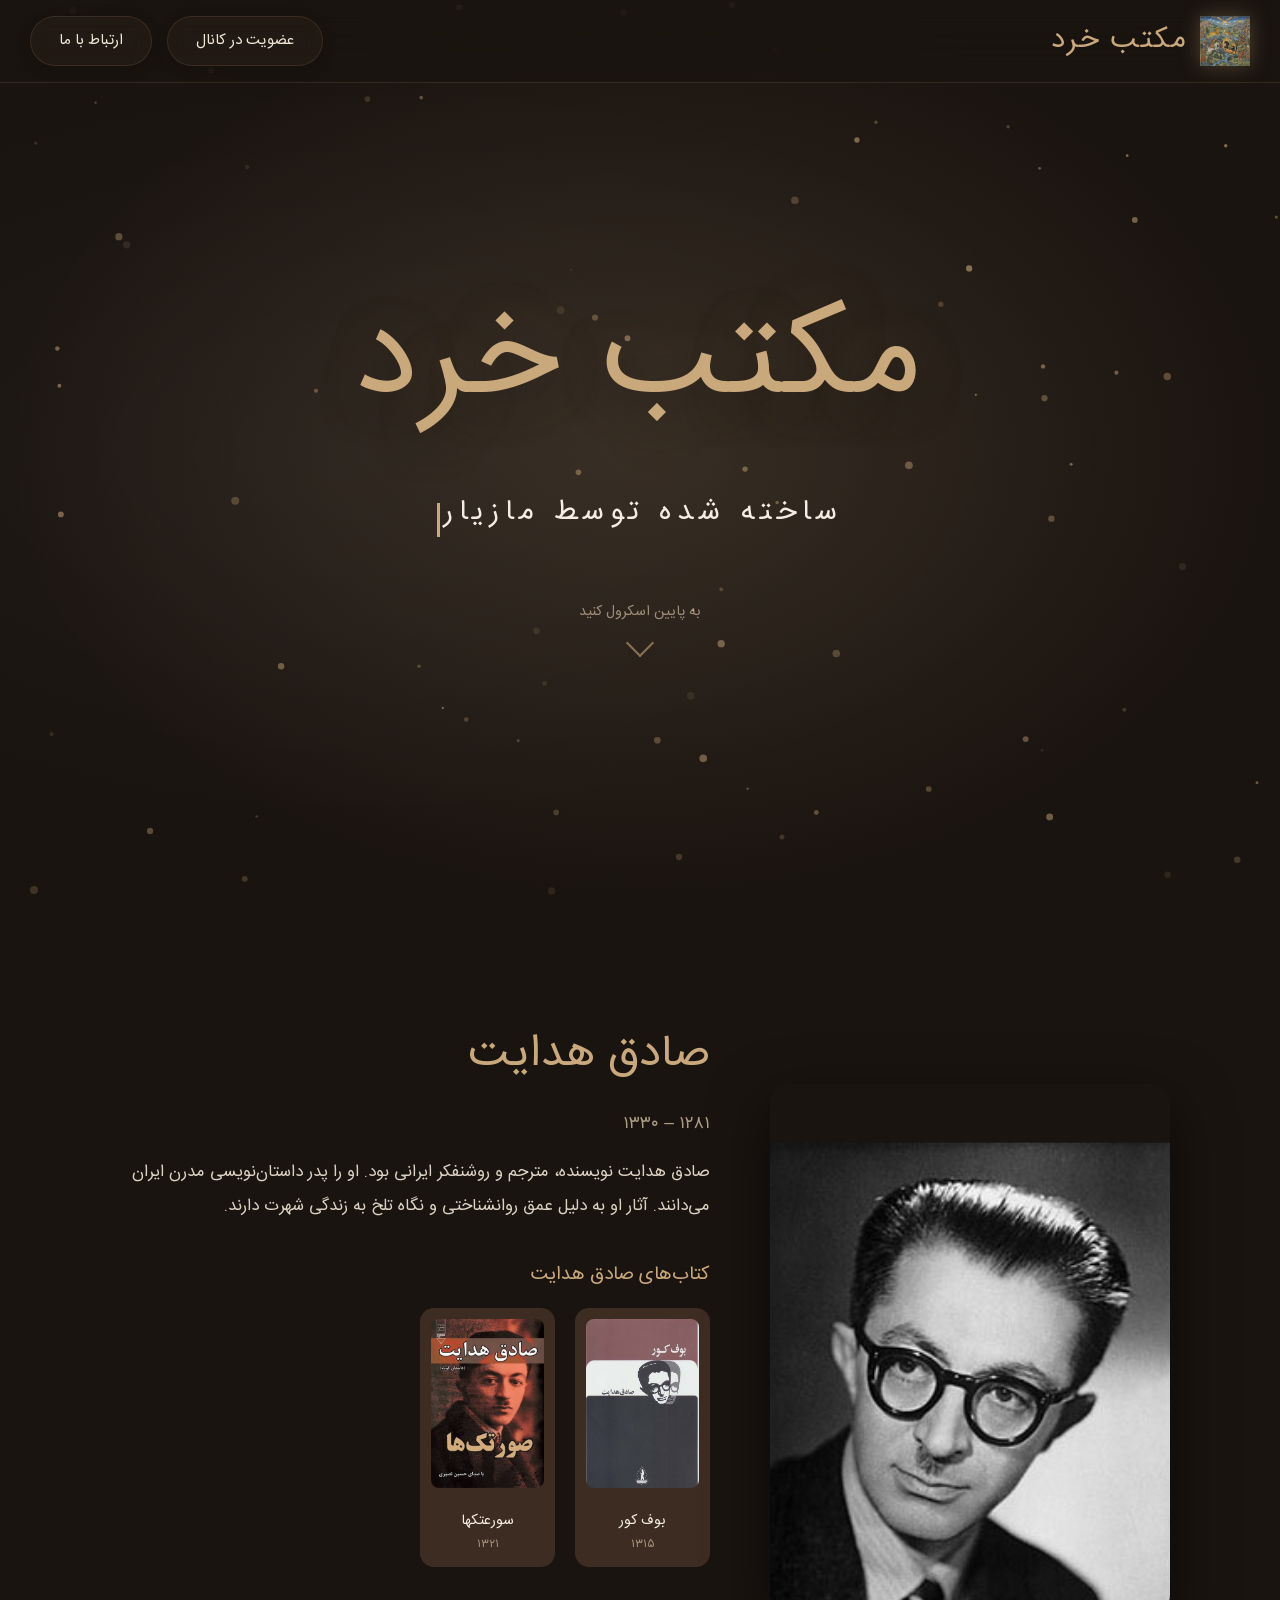
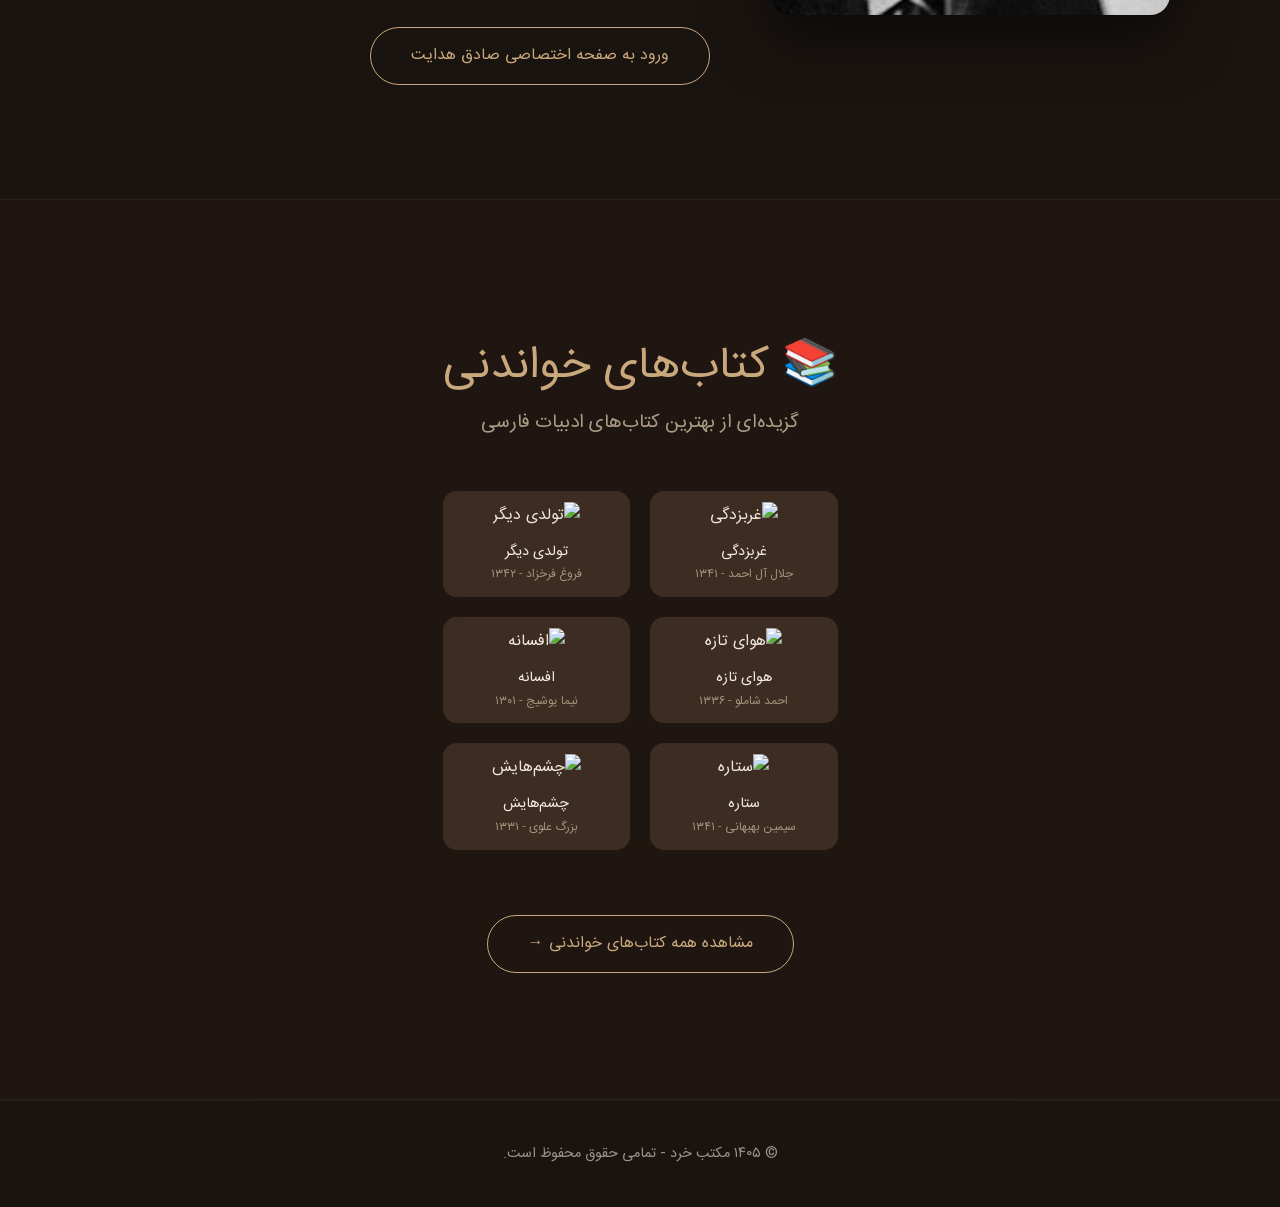
==== index.html @ d671cfac "Add files via upload" ====
<!DOCTYPE html>
<html lang="fa" dir="rtl">
<head>
    <meta charset="UTF-8" />
    <meta name="viewport" content="width=device-width, initial-scale=1.0" />
    <title>مکتب خرد | کتابخانه دیجیتال</title>
    <link rel="stylesheet" href="fonts/Vazirmatn.css" />
    <link rel="stylesheet" href="css/style.css" />
    <link rel="stylesheet" href="css/animation.css" />
</head>
<body>

    <!-- ====== هدر ثابت ====== -->
    <header class="header" id="header">
        <div class="container header-container">
            <div class="logo">
                <img src="images/logo.png" alt="مکتب خرد" class="logo-img" />
                <span class="logo-text">مکتب خرد</span>
            </div>
            <div class="header-buttons">
                <a href="https://t.me/Maktabe_Kherad" target="_blank" class="btn-glass">عضویت در کانال</a>
                <a href="https://t.me/Maziar_Meidani" target="_blank" class="btn-glass">ارتباط با ما</a>
            </div>
        </div>
    </header>

    <!-- ====== بخش Hero ====== -->
    <section class="hero" id="hero">
        <div class="hero-background">
            <div class="bg-layer bg-paper"></div>
            <div class="bg-layer bg-warm-light"></div>
            <div class="bg-layer bg-mist"></div>
            <canvas id="particles-canvas"></canvas>
        </div>
        <div class="hero-content container">
            <h1 class="hero-title">مکتب خرد</h1>
            <p class="hero-subtitle">ساخته شده توسط مازیار</p>
            <div class="hero-scroll-indicator">
                <span>به پایین اسکرول کنید</span>
                <div class="scroll-arrow"></div>
            </div>
        </div>
    </section>

    <!-- ====== بخش‌های اصلی ====== -->
    <main id="main-sections">

        <!-- ===== بخش ۱: صادق هدایت ===== -->
        <section class="writer-section" data-writer="sadegh">
            <div class="container writer-container">
                <div class="writer-image">
                    <img src="images/writers/sadegh.jpg" alt="صادق هدایت" loading="lazy" />
                </div>
                <div class="writer-info">
                    <h2 class="writer-name">صادق هدایت</h2>
                    <p class="writer-dates">۱۲۸۱ – ۱۳۳۰</p>
                    <p class="writer-bio">
                        صادق هدایت نویسنده، مترجم و روشنفکر ایرانی بود. او را پدر داستان‌نویسی مدرن ایران می‌دانند.
                        آثار او به دلیل عمق روانشناختی و نگاه تلخ به زندگی شهرت دارند.
                    </p>
                    <div class="writer-books">
                        <h3>کتاب‌های صادق هدایت</h3>
                        <div class="books-grid">
                            <div class="book-card" data-book="boof-e-koor">
                                <img src="images/books/boof-e-koor.jpg" alt="بوف کور" loading="lazy" />
                                <p class="book-title">بوف کور</p>
                                <p class="book-year">۱۳۱۵</p>
                            </div>
                            <div class="book-card" data-book="sooratakha">
                                <img src="images/books/sooratakha.jpg" alt="سورعتکها" loading="lazy" />
                                <p class="book-title">سورعتکها</p>
                                <p class="book-year">۱۳۲۱</p>
                            </div>
                            <!-- کتاب‌های بیشتر صادق هدایت را اینجا اضافه کنید -->
                        </div>
                    </div>
                    <a href="sadegh.html" class="btn-writer-page">ورود به صفحه اختصاصی صادق هدایت</a>
                </div>
            </div>
        </section>

        <!-- ===== بخش ۲: کتاب‌های خواندنی (جایگزین سایر نویسندگان) ===== -->
        <section class="writer-section" data-writer="bookshelf" style="background: rgba(44,31,24,0.3);">
            <div class="container">
                <div class="section-header" style="text-align:center; margin-bottom:50px;">
                    <h2 class="section-title" style="font-size:2.8rem; color:var(--color-gold);">📚 کتاب‌های خواندنی</h2>
                    <p style="color:var(--color-gold-light); opacity:0.7; font-size:1.2rem;">
                        گزیده‌ای از بهترین کتاب‌های ادبیات فارسی
                    </p>
                </div>
                <div class="books-grid" style="grid-template-columns: repeat(auto-fill, minmax(180px, 1fr));">
                    <!-- کتاب‌های متنوع از نویسنده‌های مختلف -->
                    <div class="book-card" data-book="gharbzadegi">
                        <img src="images/books/gharbzadegi.jpg" alt="غربزدگی" loading="lazy" />
                        <p class="book-title">غربزدگی</p>
                        <p class="book-year">جلال آل احمد - ۱۳۴۱</p>
                    </div>
                    <div class="book-card" data-book="tavalodi-digar">
                        <img src="images/books/tavalodi-digar.jpg" alt="تولدی دیگر" loading="lazy" />
                        <p class="book-title">تولدی دیگر</p>
                        <p class="book-year">فروغ فرخزاد - ۱۳۴۲</p>
                    </div>
                    <div class="book-card" data-book="havaye-taze">
                        <img src="images/books/havaye-taze.jpg" alt="هوای تازه" loading="lazy" />
                        <p class="book-title">هوای تازه</p>
                        <p class="book-year">احمد شاملو - ۱۳۳۶</p>
                    </div>
                    <div class="book-card" data-book="afsaneh">
                        <img src="images/books/afsaneh.jpg" alt="افسانه" loading="lazy" />
                        <p class="book-title">افسانه</p>
                        <p class="book-year">نیما یوشیج - ۱۳۰۱</p>
                    </div>
                    <div class="book-card" data-book="setareh">
                        <img src="images/books/setareh.jpg" alt="ستاره" loading="lazy" />
                        <p class="book-title">ستاره</p>
                        <p class="book-year">سیمین بهبهانی - ۱۳۴۱</p>
                    </div>
                    <div class="book-card" data-book="chashmhash">
                        <img src="images/books/chashmhash.jpg" alt="چشم‌هایش" loading="lazy" />
                        <p class="book-title">چشم‌هایش</p>
                        <p class="book-year">بزرگ علوی - ۱۳۳۱</p>
                    </div>
                    <!-- کتاب‌های بیشتر را می‌توانید اضافه کنید -->
                </div>
                <div style="text-align:center; margin-top:40px;">
                    <a href="book.html" class="btn-writer-page" style="align-self:center;">
                        مشاهده همه کتاب‌های خواندنی →
                    </a>
                </div>
            </div>
        </section>

    </main>

    <!-- ====== فوتر ====== -->
    <footer class="footer">
        <div class="container">
            <p>&copy; ۱۴۰۵ مکتب خرد - تمامی حقوق محفوظ است.</p>
        </div>
    </footer>

    <script src="js/scroll.js"></script>
    <script src="js/animation.js"></script>
    <script src="js/app.js"></script>
</body>
</html>
---- fonts/Vazirmatn.css ----
@font-face {
    font-family: 'Vazirmatn';
    src: url('Vazirmatn.ttf') format('truetype');
    font-weight: 100 900;
    font-style: normal;
    font-display: swap;
}
---- css/style.css ----
/* ==================================================
   فایل: style.css
   توضیح: استایل‌های پایه، هدر، فوتر، و تم اصلی
   ================================================== */

/* ----- متغیرها ----- */
:root {
    --color-bg: #1a1410;
    --color-surface: #2c1f18;
    --color-card: #3d2c22;
    --color-gold: #c9a87c;
    --color-gold-light: #e8d5b5;
    --color-cream: #f5ede4;
    --color-text: #f0e6d8;
    --color-text-dark: #2c1f18;
    --shadow-gold: 0 0 30px rgba(201, 168, 124, 0.3);
    --glass-bg: rgba(60, 45, 35, 0.25);
    --glass-border: rgba(201, 168, 124, 0.15);
    --font-primary: 'Vazirmatn', sans-serif;
    --transition-smooth: all 0.4s cubic-bezier(0.25, 0.46, 0.45, 0.94);
    --radius-card: 20px;
}

/* ----- ریست ----- */
* {
    margin: 0;
    padding: 0;
    box-sizing: border-box;
}

html {
    scroll-behavior: smooth;
    direction: rtl;
}

body {
    font-family: var(--font-primary);
    background-color: var(--color-bg);
    color: var(--color-text);
    line-height: 1.8;
    overflow-x: hidden;
}

.container {
    max-width: 1400px;
    margin: 0 auto;
    padding: 0 30px;
}

/* ----- هدر ثابت (Sticky) ----- */
.header {
    position: fixed;
    top: 0;
    left: 0;
    right: 0;
    z-index: 1000;
    padding: 15px 0;
    background: rgba(26, 20, 16, 0.7);
    backdrop-filter: blur(20px);
    -webkit-backdrop-filter: blur(20px);
    border-bottom: 1px solid var(--glass-border);
    transition: var(--transition-smooth);
}

.header.scrolled {
    background: rgba(26, 20, 16, 0.92);
    box-shadow: 0 4px 30px rgba(0, 0, 0, 0.5);
}

.header-container {
    display: flex;
    align-items: center;
    justify-content: space-between;
}

.logo {
    display: flex;
    align-items: center;
    gap: 12px;
}

.logo-img {
    width: 50px;
    height: 50px;
    object-fit: contain;
    filter: drop-shadow(0 0 10px rgba(201, 168, 124, 0.3));
}

.logo-text {
    font-size: 1.8rem;
    font-weight: 700;
    color: var(--color-gold);
    letter-spacing: 2px;
}

/* ----- دکمه‌های شیشه‌ای ----- */
.header-buttons {
    display: flex;
    gap: 15px;
}

.btn-glass {
    display: inline-block;
    padding: 10px 28px;
    background: var(--glass-bg);
    backdrop-filter: blur(10px);
    -webkit-backdrop-filter: blur(10px);
    border: 1px solid var(--glass-border);
    border-radius: 50px;
    color: var(--color-text);
    font-family: var(--font-primary);
    font-size: 0.95rem;
    font-weight: 500;
    text-decoration: none;
    transition: var(--transition-smooth);
    box-shadow: 0 4px 15px rgba(0, 0, 0, 0.2);
}

.btn-glass:hover {
    background: rgba(201, 168, 124, 0.2);
    border-color: var(--color-gold);
    box-shadow: var(--shadow-gold);
    transform: translateY(-2px);
    color: var(--color-gold-light);
}

/* ----- Hero ----- */
.hero {
    position: relative;
    min-height: 100vh;
    display: flex;
    align-items: center;
    justify-content: center;
    text-align: center;
    overflow: hidden;
}

.hero-background {
    position: absolute;
    inset: 0;
    z-index: 0;
    overflow: hidden;
}

.bg-layer {
    position: absolute;
    inset: 0;
    pointer-events: none;
}

.bg-paper {
    background-image: url('../images/background.jpg');
    background-size: cover;
    background-position: center;
    opacity: 0.3;
    filter: blur(2px);
}

.bg-warm-light {
    background: radial-gradient(ellipse at center, rgba(201, 168, 124, 0.15) 0%, transparent 70%);
    animation: pulseLight 8s ease-in-out infinite alternate;
}

.bg-mist {
    background: radial-gradient(ellipse at 30% 50%, rgba(255, 255, 255, 0.03) 0%, transparent 60%);
    animation: mistMove 20s linear infinite;
}

#particles-canvas {
    position: absolute;
    inset: 0;
    width: 100%;
    height: 100%;
    z-index: 1;
}

.hero-content {
    position: relative;
    z-index: 2;
    padding: 120px 20px;
}

.hero-title {
    font-size: clamp(3.5rem, 12vw, 8rem);
    font-weight: 900;
    color: var(--color-gold);
    text-shadow: 0 0 60px rgba(201, 168, 124, 0.2), 0 10px 40px rgba(0, 0, 0, 0.5);
    letter-spacing: 4px;
    margin-bottom: 10px;
    animation: fadeInUp 1.2s ease-out;
}

.hero-subtitle {
    font-size: clamp(1rem, 3vw, 1.8rem);
    color: var(--color-cream);
    opacity: 0.8;
    letter-spacing: 6px;
    animation: fadeInUp 1.2s ease-out 0.3s both;
}

.hero-scroll-indicator {
    margin-top: 60px;
    font-size: 0.9rem;
    color: var(--color-gold-light);
    opacity: 0.6;
    animation: bounceDown 2s infinite;
}

.scroll-arrow {
    width: 20px;
    height: 20px;
    margin: 8px auto 0;
    border-right: 2px solid var(--color-gold);
    border-bottom: 2px solid var(--color-gold);
    transform: rotate(45deg);
    animation: arrowPulse 2s infinite;
}

/* ----- بخش نویسندگان (اصلی) ----- */
.writer-section {
    padding: 100px 0;
    min-height: 100vh;
    display: flex;
    align-items: center;
    border-bottom: 1px solid rgba(201, 168, 124, 0.08);
    transition: var(--transition-smooth);
    opacity: 0;
    transform: translateY(50px);
    filter: blur(4px);
}

.writer-section.visible {
    opacity: 1;
    transform: translateY(0);
    filter: blur(0);
    transition: opacity 0.8s ease, transform 0.8s ease, filter 0.8s ease;
}

.writer-container {
    display: grid;
    grid-template-columns: 1fr 1.5fr;
    gap: 60px;
    align-items: center;
}

.writer-image {
    position: relative;
    overflow: hidden;
    border-radius: var(--radius-card);
    box-shadow: 0 20px 60px rgba(0, 0, 0, 0.6);
    transition: var(--transition-smooth);
}

.writer-image img {
    width: 100%;
    height: auto;
    display: block;
    transition: transform 0.6s ease;
}

.writer-section:hover .writer-image img {
    transform: scale(1.05);
}

.writer-section:hover .writer-image {
    box-shadow: 0 30px 80px rgba(201, 168, 124, 0.25), 0 0 60px rgba(201, 168, 124, 0.1);
}

.writer-info {
    display: flex;
    flex-direction: column;
    gap: 15px;
}

.writer-name {
    font-size: 2.8rem;
    font-weight: 700;
    color: var(--color-gold);
    transition: var(--transition-smooth);
}

.writer-section:hover .writer-name {
    text-shadow: 0 0 30px rgba(201, 168, 124, 0.4);
}

.writer-dates {
    font-size: 1.1rem;
    color: var(--color-gold-light);
    opacity: 0.7;
}

.writer-bio {
    font-size: 1.05rem;
    line-height: 2;
    color: var(--color-text);
    opacity: 0.9;
    max-width: 600px;
}

.writer-books {
    margin-top: 20px;
}

.writer-books h3 {
    font-size: 1.2rem;
    color: var(--color-gold);
    margin-bottom: 15px;
    font-weight: 500;
}

.books-grid {
    display: grid;
    grid-template-columns: repeat(auto-fill, minmax(120px, 1fr));
    gap: 20px;
    margin-bottom: 20px;
}

.book-card {
    background: var(--color-card);
    border-radius: 14px;
    padding: 10px;
    text-align: center;
    transition: var(--transition-smooth);
    cursor: pointer;
    border: 1px solid transparent;
}

.book-card:hover {
    transform: translateY(-8px) scale(1.02);
    box-shadow: 0 20px 40px rgba(0, 0, 0, 0.4), 0 0 30px rgba(201, 168, 124, 0.15);
    border-color: var(--color-gold);
}

.book-card img {
    width: 100%;
    aspect-ratio: 2/3;
    object-fit: cover;
    border-radius: 8px;
    margin-bottom: 8px;
    transition: transform 0.4s ease;
}

.book-card:hover img {
    transform: scale(1.04);
}

.book-title {
    font-size: 0.9rem;
    font-weight: 500;
    color: var(--color-cream);
}

.book-year {
    font-size: 0.75rem;
    color: var(--color-gold-light);
    opacity: 0.6;
}

.btn-writer-page {
    display: inline-block;
    margin-top: 25px;
    padding: 14px 40px;
    background: transparent;
    border: 1px solid var(--color-gold);
    border-radius: 50px;
    color: var(--color-gold);
    font-family: var(--font-primary);
    font-size: 1rem;
    font-weight: 500;
    text-decoration: none;
    transition: var(--transition-smooth);
    align-self: flex-start;
}

.btn-writer-page:hover {
    background: var(--color-gold);
    color: var(--color-bg);
    box-shadow: 0 0 40px rgba(201, 168, 124, 0.3);
    transform: translateY(-3px);
}

/* ----- فوتر ----- */
.footer {
    padding: 40px 0;
    text-align: center;
    border-top: 1px solid rgba(201, 168, 124, 0.08);
    color: var(--color-text);
    opacity: 0.6;
    font-size: 0.9rem;
}

/* ----- ریسپانسیو ----- */
@media (max-width: 1024px) {
    .writer-container {
        grid-template-columns: 1fr;
        gap: 40px;
    }
    .writer-info {
        text-align: center;
        align-items: center;
    }
    .writer-bio {
        max-width: 100%;
    }
    .btn-writer-page {
        align-self: center;
    }
    .header-container {
        flex-wrap: wrap;
        gap: 10px;
        justify-content: center;
    }
}

@media (max-width: 768px) {
    .hero-title {
        font-size: 3rem;
    }
    .logo-text {
        font-size: 1.2rem;
    }
    .btn-glass {
        padding: 8px 16px;
        font-size: 0.8rem;
    }
    .writer-section {
        padding: 60px 0;
    }
    .writer-name {
        font-size: 2rem;
    }
    .books-grid {
        grid-template-columns: repeat(auto-fill, minmax(100px, 1fr));
    }
}

@media (max-width: 480px) {
    .header-buttons {
        flex-direction: column;
        gap: 8px;
        width: 100%;
    }
    .btn-glass {
        text-align: center;
    }
    .hero-title {
        font-size: 2.4rem;
    }
}
---- css/animation.css ----
/* ==================================================
   فایل: animation.css
   توضیح: انیمیشن‌های کلیدی، keyframes و افکت‌های حرکتی
   ================================================== */

/* ----- Fade In / Slide Up (برای سکشن‌ها) ----- */
@keyframes fadeInUp {
    from {
        opacity: 0;
        transform: translateY(60px);
        filter: blur(6px);
    }
    to {
        opacity: 1;
        transform: translateY(0);
        filter: blur(0);
    }
}

/* ----- نبض نور گرم ----- */
@keyframes pulseLight {
    0% {
        opacity: 0.4;
        transform: scale(1);
    }
    100% {
        opacity: 0.9;
        transform: scale(1.2);
    }
}

/* ----- حرکت مه ----- */
@keyframes mistMove {
    0% {
        transform: translateX(0) scale(1);
    }
    50% {
        transform: translateX(5%) scale(1.1);
    }
    100% {
        transform: translateX(0) scale(1);
    }
}

/* ----- فلش پایین (اسکرول) ----- */
@keyframes bounceDown {
    0%, 100% {
        transform: translateY(0);
        opacity: 0.6;
    }
    50% {
        transform: translateY(12px);
        opacity: 1;
    }
}

@keyframes arrowPulse {
    0%, 100% {
        opacity: 0.3;
    }
    50% {
        opacity: 1;
    }
}

/* ----- گلد گلو (هاور کارت) ----- */
@keyframes goldGlow {
    0% {
        box-shadow: 0 0 20px rgba(201, 168, 124, 0.2);
    }
    50% {
        box-shadow: 0 0 60px rgba(201, 168, 124, 0.5), 0 0 120px rgba(201, 168, 124, 0.2);
    }
    100% {
        box-shadow: 0 0 20px rgba(201, 168, 124, 0.2);
    }
}

.writer-section:hover .writer-image {
    animation: goldGlow 2s infinite;
}

/* ----- ذرات (Particles) توسط JS مدیریت می‌شوند، ولی استایل پایه ----- */
.particle {
    position: absolute;
    border-radius: 50%;
    background: rgba(201, 168, 124, 0.2);
    pointer-events: none;
    animation: floatParticle linear infinite;
}

@keyframes floatParticle {
    0% {
        transform: translateY(0) translateX(0) scale(0.5);
        opacity: 0;
    }
    20% {
        opacity: 0.8;
    }
    80% {
        opacity: 0.8;
    }
    100% {
        transform: translateY(-200px) translateX(50px) scale(1.2);
        opacity: 0;
    }
}

/* ----- تایپینگ افکت (اختیاری) ----- */
.typing-cursor {
    display: inline-block;
    width: 3px;
    height: 1.2em;
    background: var(--color-gold);
    margin-right: 4px;
    vertical-align: text-bottom;
    animation: blink 0.8s step-end infinite;
}

@keyframes blink {
    0%, 100% {
        opacity: 1;
    }
    50% {
        opacity: 0;
    }
}

/* ----- اسکرول پروگرس بار (اختیاری) ----- */
.scroll-progress {
    position: fixed;
    top: 0;
    left: 0;
    height: 3px;
    background: linear-gradient(to left, var(--color-gold), var(--color-gold-light));
    z-index: 9999;
    width: 0%;
    transition: width 0.1s linear;
}

/* ----- ریسپانسیو انیمیشن‌ها (کاهش برای موبایل) ----- */
@media (prefers-reduced-motion: reduce) {
    * {
        animation-duration: 0.01ms !important;
        animation-iteration-count: 1 !important;
        transition-duration: 0.01ms !important;
    }
}
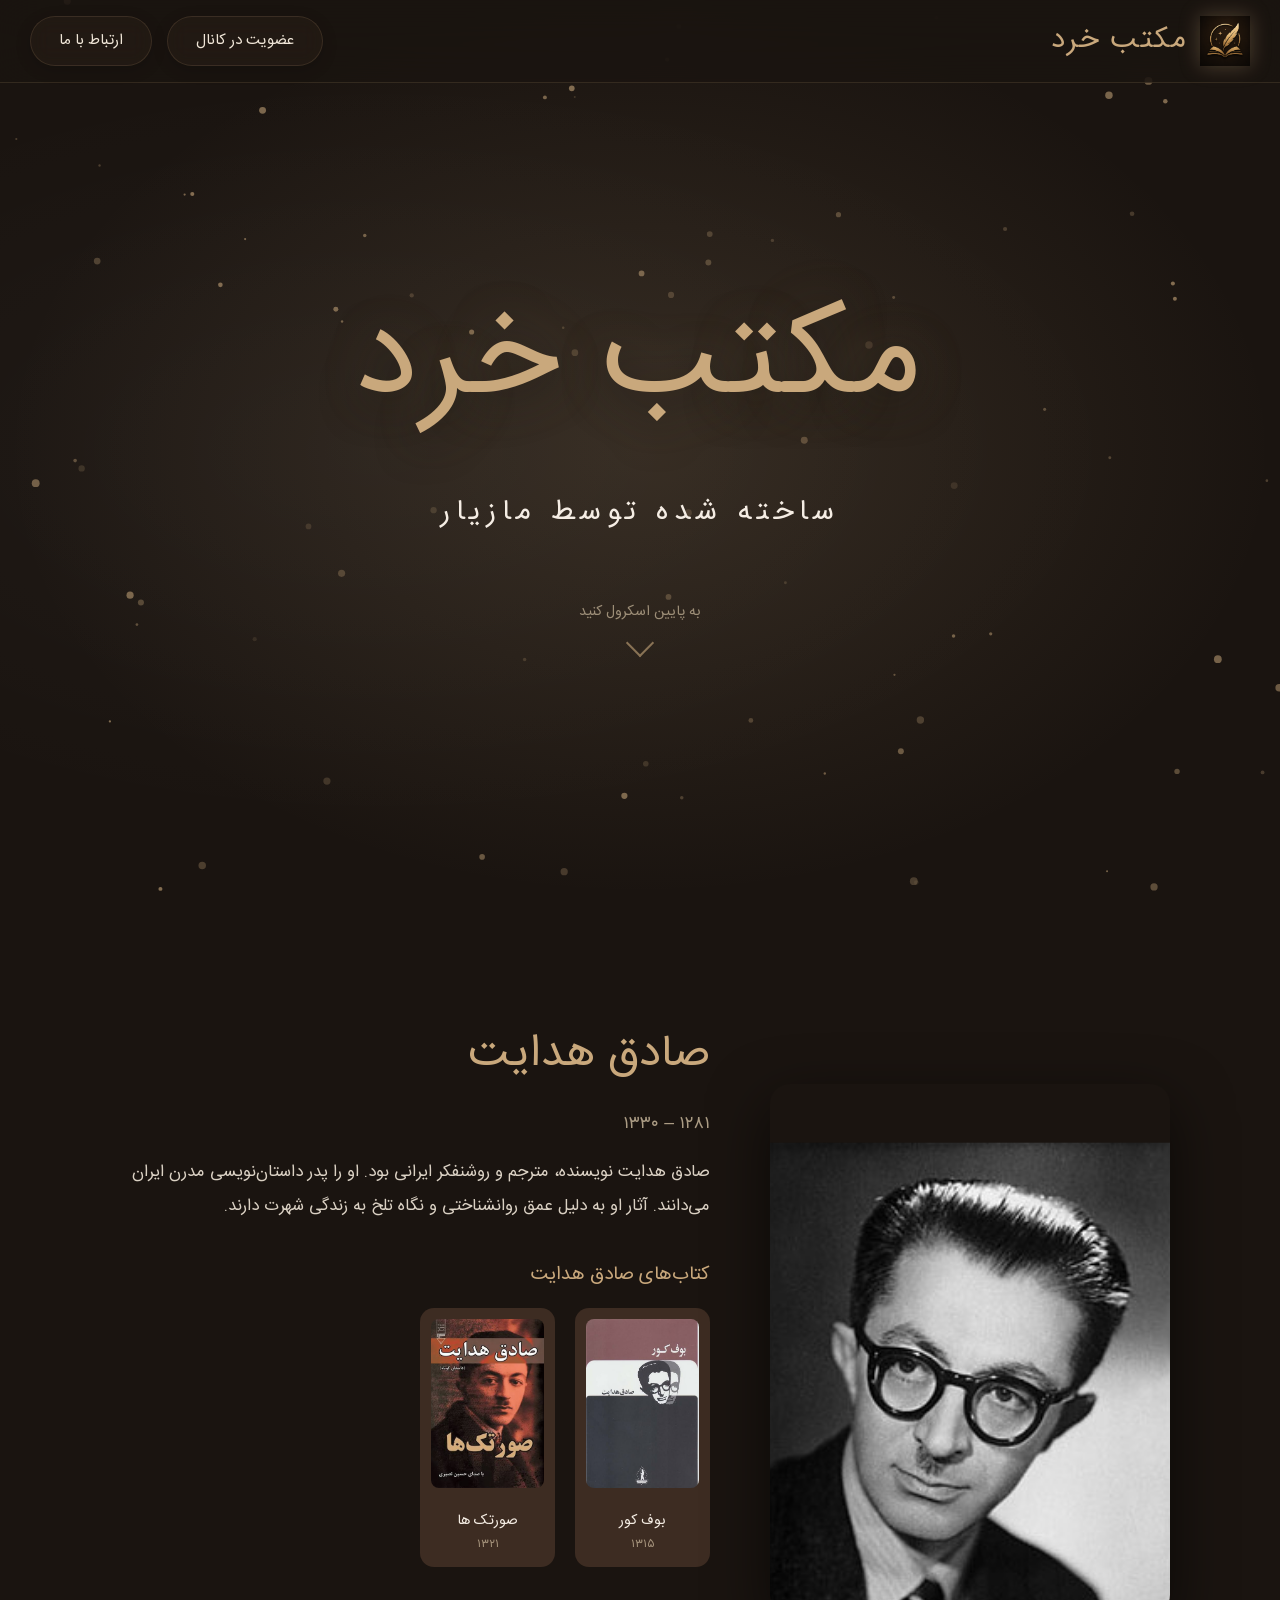
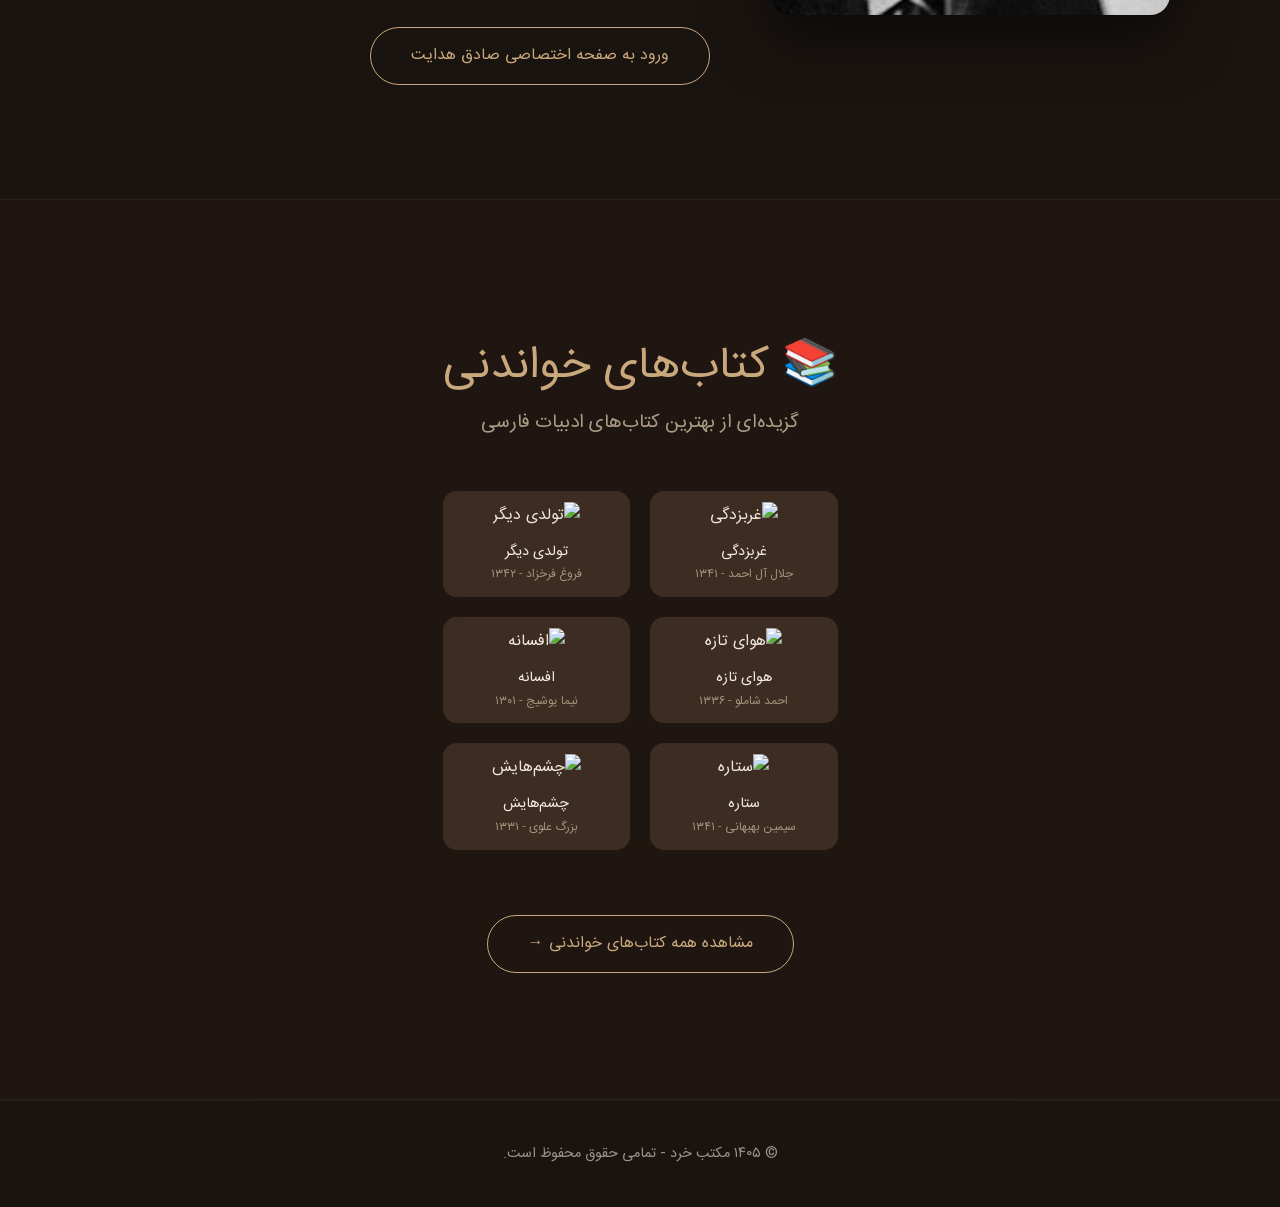
==== commit cf27b23c: "Update index.html" ====
--- a/index.html
+++ b/index.html
@@ -67,8 +67,8 @@
                                 <p class="book-year">۱۳۱۵</p>
                             </div>
                             <div class="book-card" data-book="sooratakha">
-                                <img src="images/books/sooratakha.jpg" alt="سورعتکها" loading="lazy" />
-                                <p class="book-title">سورعتکها</p>
+                                <img src="images/books/sooratakha.jpg" alt="صورتک ها" loading="lazy" />
+                                <p class="book-title">صورتک ها</p>
                                 <p class="book-year">۱۳۲۱</p>
                             </div>
                             <!-- کتاب‌های بیشتر صادق هدایت را اینجا اضافه کنید -->
@@ -143,4 +143,4 @@
     <script src="js/animation.js"></script>
     <script src="js/app.js"></script>
 </body>
-</html>+</html>
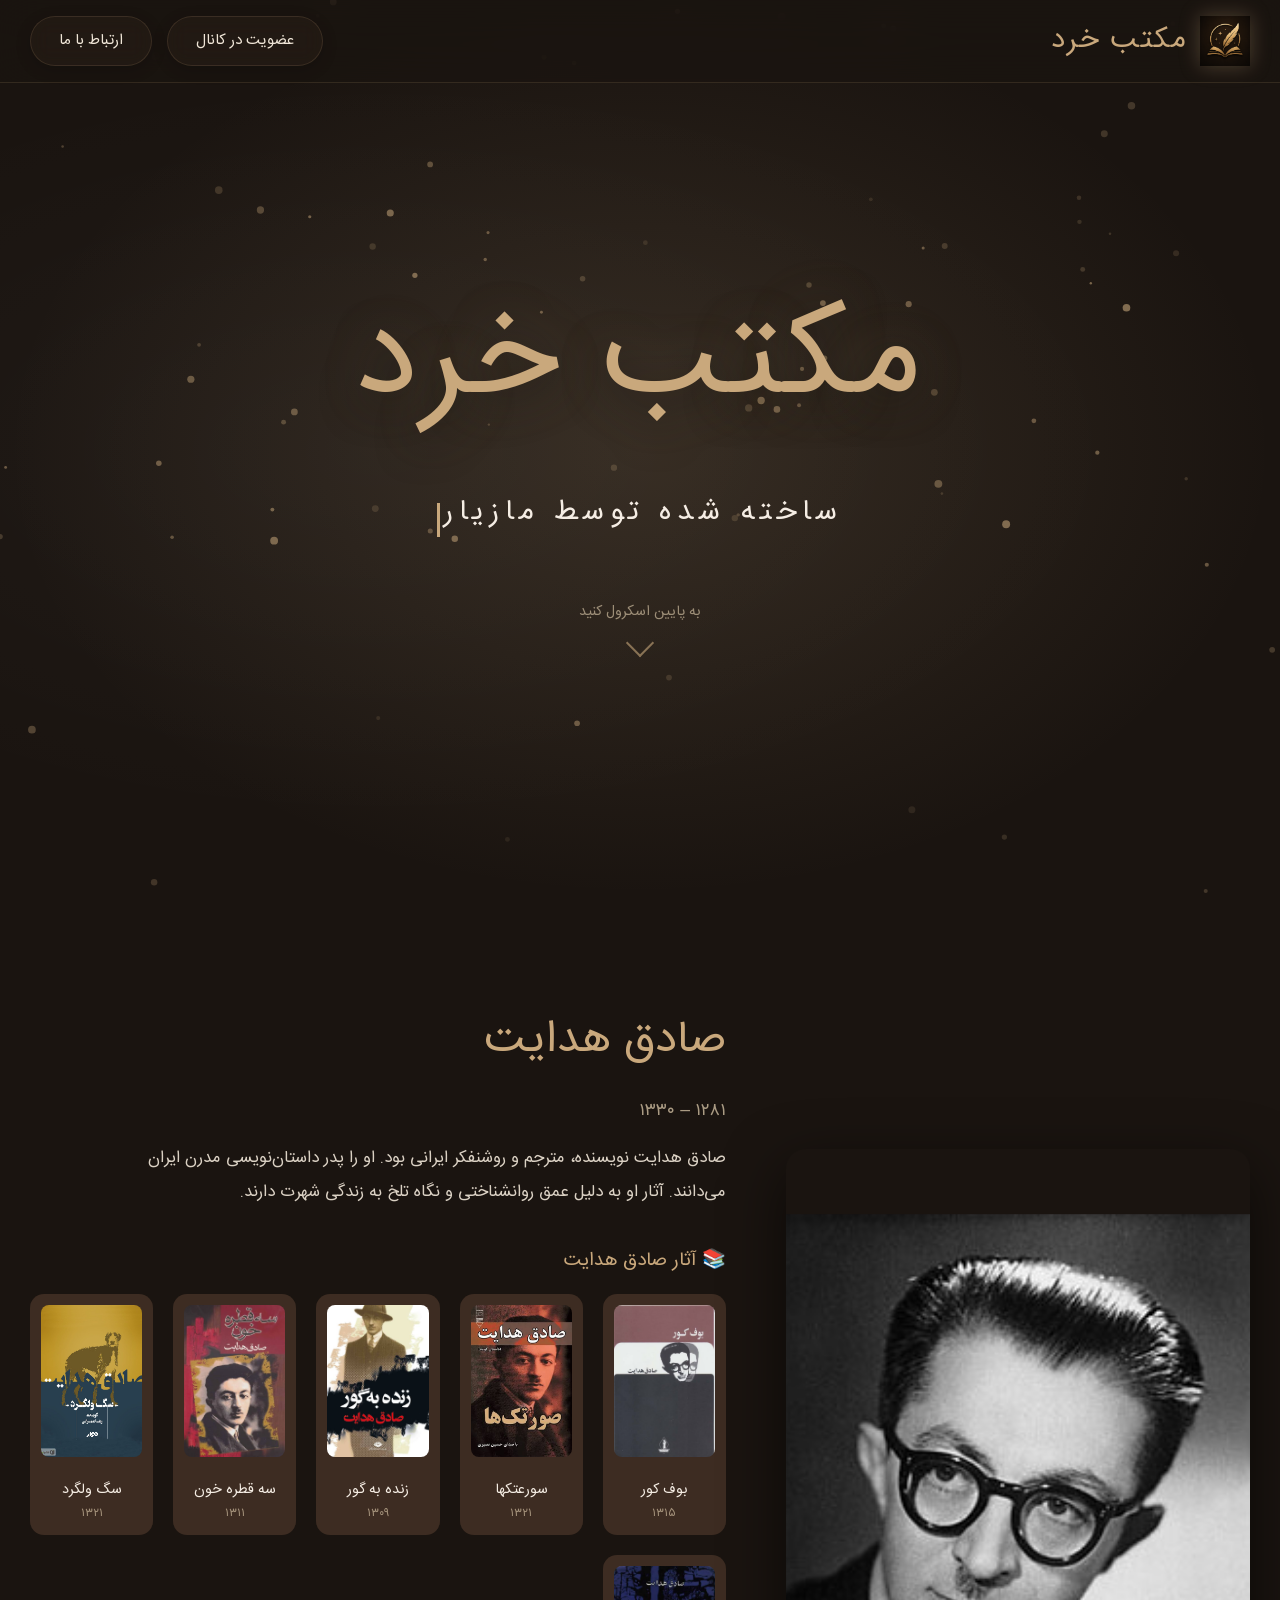
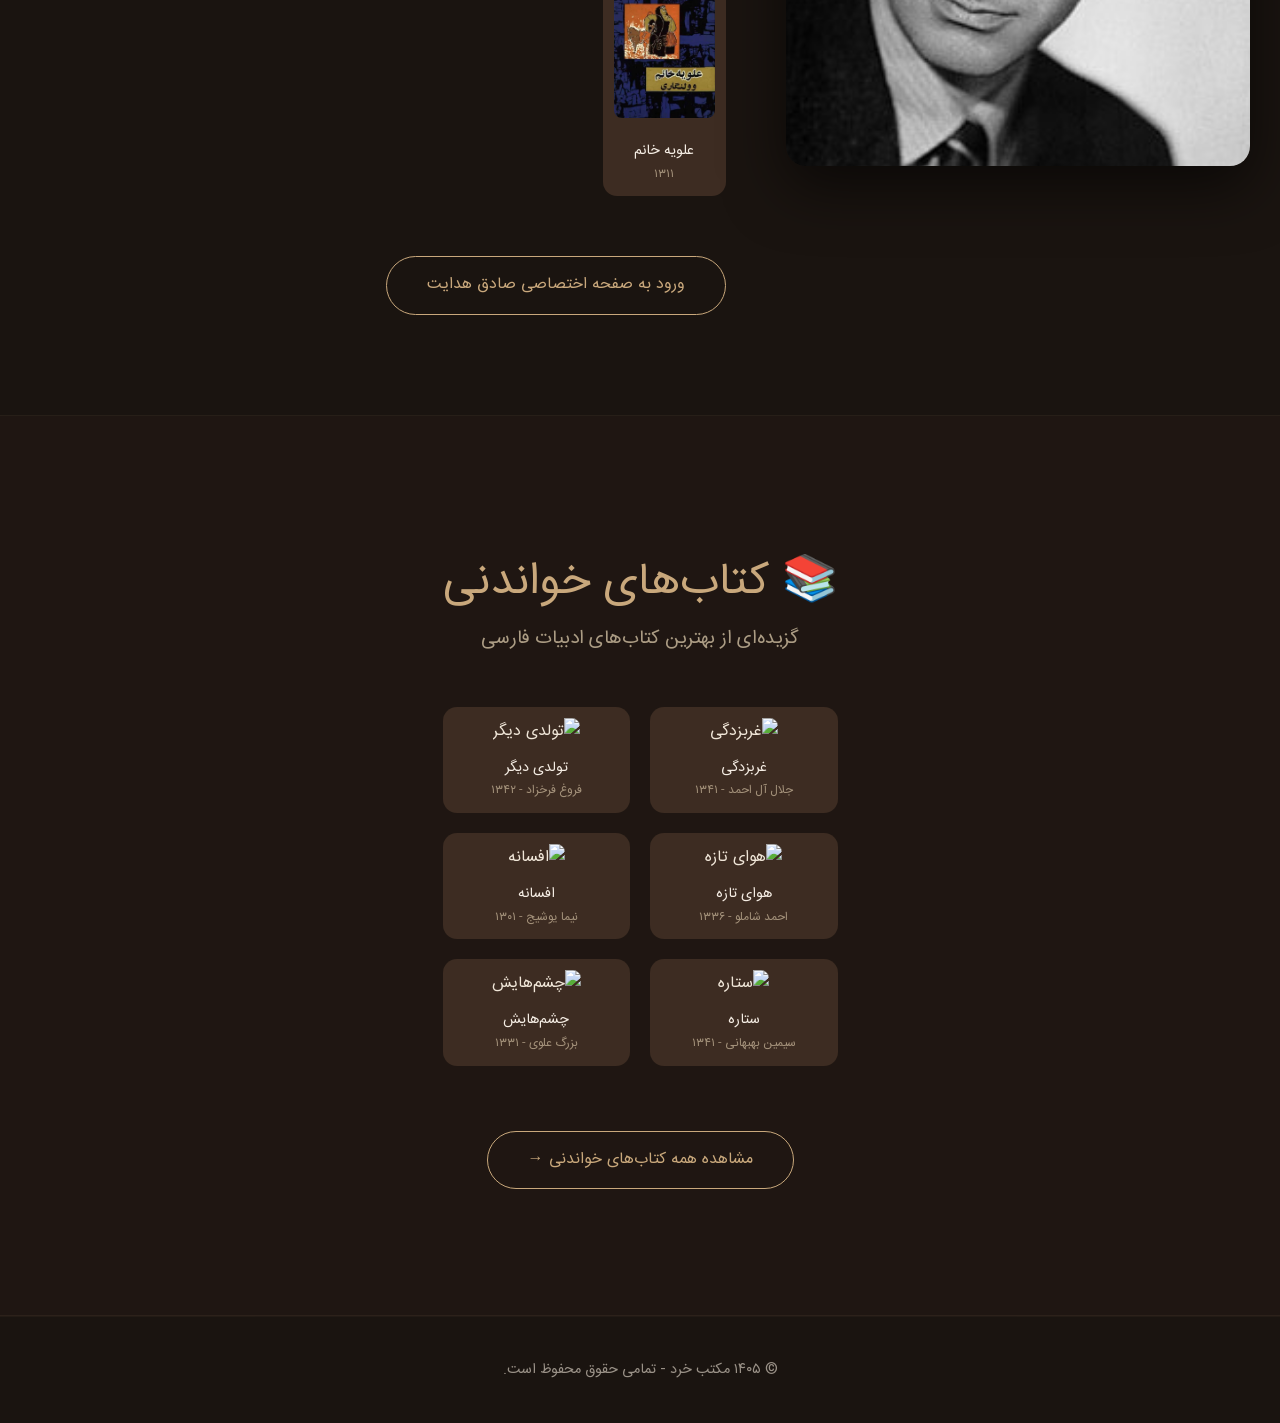
==== commit 1cda0b14: "Update index.html" ====
--- a/index.html
+++ b/index.html
@@ -45,7 +45,7 @@
     <!-- ====== بخش‌های اصلی ====== -->
     <main id="main-sections">
 
-        <!-- ===== بخش ۱: صادق هدایت ===== -->
+        <!-- ===== بخش ۱: صادق هدایت (با ۶ کتاب) ===== -->
         <section class="writer-section" data-writer="sadegh">
             <div class="container writer-container">
                 <div class="writer-image">
@@ -59,19 +59,44 @@
                         آثار او به دلیل عمق روانشناختی و نگاه تلخ به زندگی شهرت دارند.
                     </p>
                     <div class="writer-books">
-                        <h3>کتاب‌های صادق هدایت</h3>
+                        <h3>📚 آثار صادق هدایت</h3>
                         <div class="books-grid">
+                            <!-- بوف کور -->
                             <div class="book-card" data-book="boof-e-koor">
                                 <img src="images/books/boof-e-koor.jpg" alt="بوف کور" loading="lazy" />
                                 <p class="book-title">بوف کور</p>
                                 <p class="book-year">۱۳۱۵</p>
                             </div>
+                            <!-- سورعتکها -->
                             <div class="book-card" data-book="sooratakha">
-                                <img src="images/books/sooratakha.jpg" alt="صورتک ها" loading="lazy" />
-                                <p class="book-title">صورتک ها</p>
+                                <img src="images/books/sooratakha.jpg" alt="سورعتکها" loading="lazy" />
+                                <p class="book-title">سورعتکها</p>
                                 <p class="book-year">۱۳۲۱</p>
                             </div>
-                            <!-- کتاب‌های بیشتر صادق هدایت را اینجا اضافه کنید -->
+                            <!-- زنده به گور -->
+                            <div class="book-card" data-book="zendeh-be-gor">
+                                <img src="images/books/zendeh-be-gor.jpg" alt="زنده به گور" loading="lazy" />
+                                <p class="book-title">زنده به گور</p>
+                                <p class="book-year">۱۳۰۹</p>
+                            </div>
+                            <!-- سه قطره خون -->
+                            <div class="book-card" data-book="seh-ghatreh-khoon">
+                                <img src="images/books/seh-ghatreh-khoon.jpg" alt="سه قطره خون" loading="lazy" />
+                                <p class="book-title">سه قطره خون</p>
+                                <p class="book-year">۱۳۱۱</p>
+                            </div>
+                            <!-- سگ ولگرد -->
+                            <div class="book-card" data-book="sag-e-velgard">
+                                <img src="images/books/sag-e-velgard.jpg" alt="سگ ولگرد" loading="lazy" />
+                                <p class="book-title">سگ ولگرد</p>
+                                <p class="book-year">۱۳۲۱</p>
+                            </div>
+                            <!-- علویه خانم -->
+                            <div class="book-card" data-book="alaviyeh-khanom">
+                                <img src="images/books/alaviyeh-khanom.jpg" alt="علویه خانم" loading="lazy" />
+                                <p class="book-title">علویه خانم</p>
+                                <p class="book-year">۱۳۱۱</p>
+                            </div>
                         </div>
                     </div>
                     <a href="sadegh.html" class="btn-writer-page">ورود به صفحه اختصاصی صادق هدایت</a>
@@ -79,7 +104,7 @@
             </div>
         </section>
 
-        <!-- ===== بخش ۲: کتاب‌های خواندنی (جایگزین سایر نویسندگان) ===== -->
+        <!-- ===== بخش ۲: کتاب‌های خواندنی (سایر نویسندگان) ===== -->
         <section class="writer-section" data-writer="bookshelf" style="background: rgba(44,31,24,0.3);">
             <div class="container">
                 <div class="section-header" style="text-align:center; margin-bottom:50px;">
@@ -89,7 +114,7 @@
                     </p>
                 </div>
                 <div class="books-grid" style="grid-template-columns: repeat(auto-fill, minmax(180px, 1fr));">
-                    <!-- کتاب‌های متنوع از نویسنده‌های مختلف -->
+                    <!-- کتاب‌های سایر نویسندگان -->
                     <div class="book-card" data-book="gharbzadegi">
                         <img src="images/books/gharbzadegi.jpg" alt="غربزدگی" loading="lazy" />
                         <p class="book-title">غربزدگی</p>
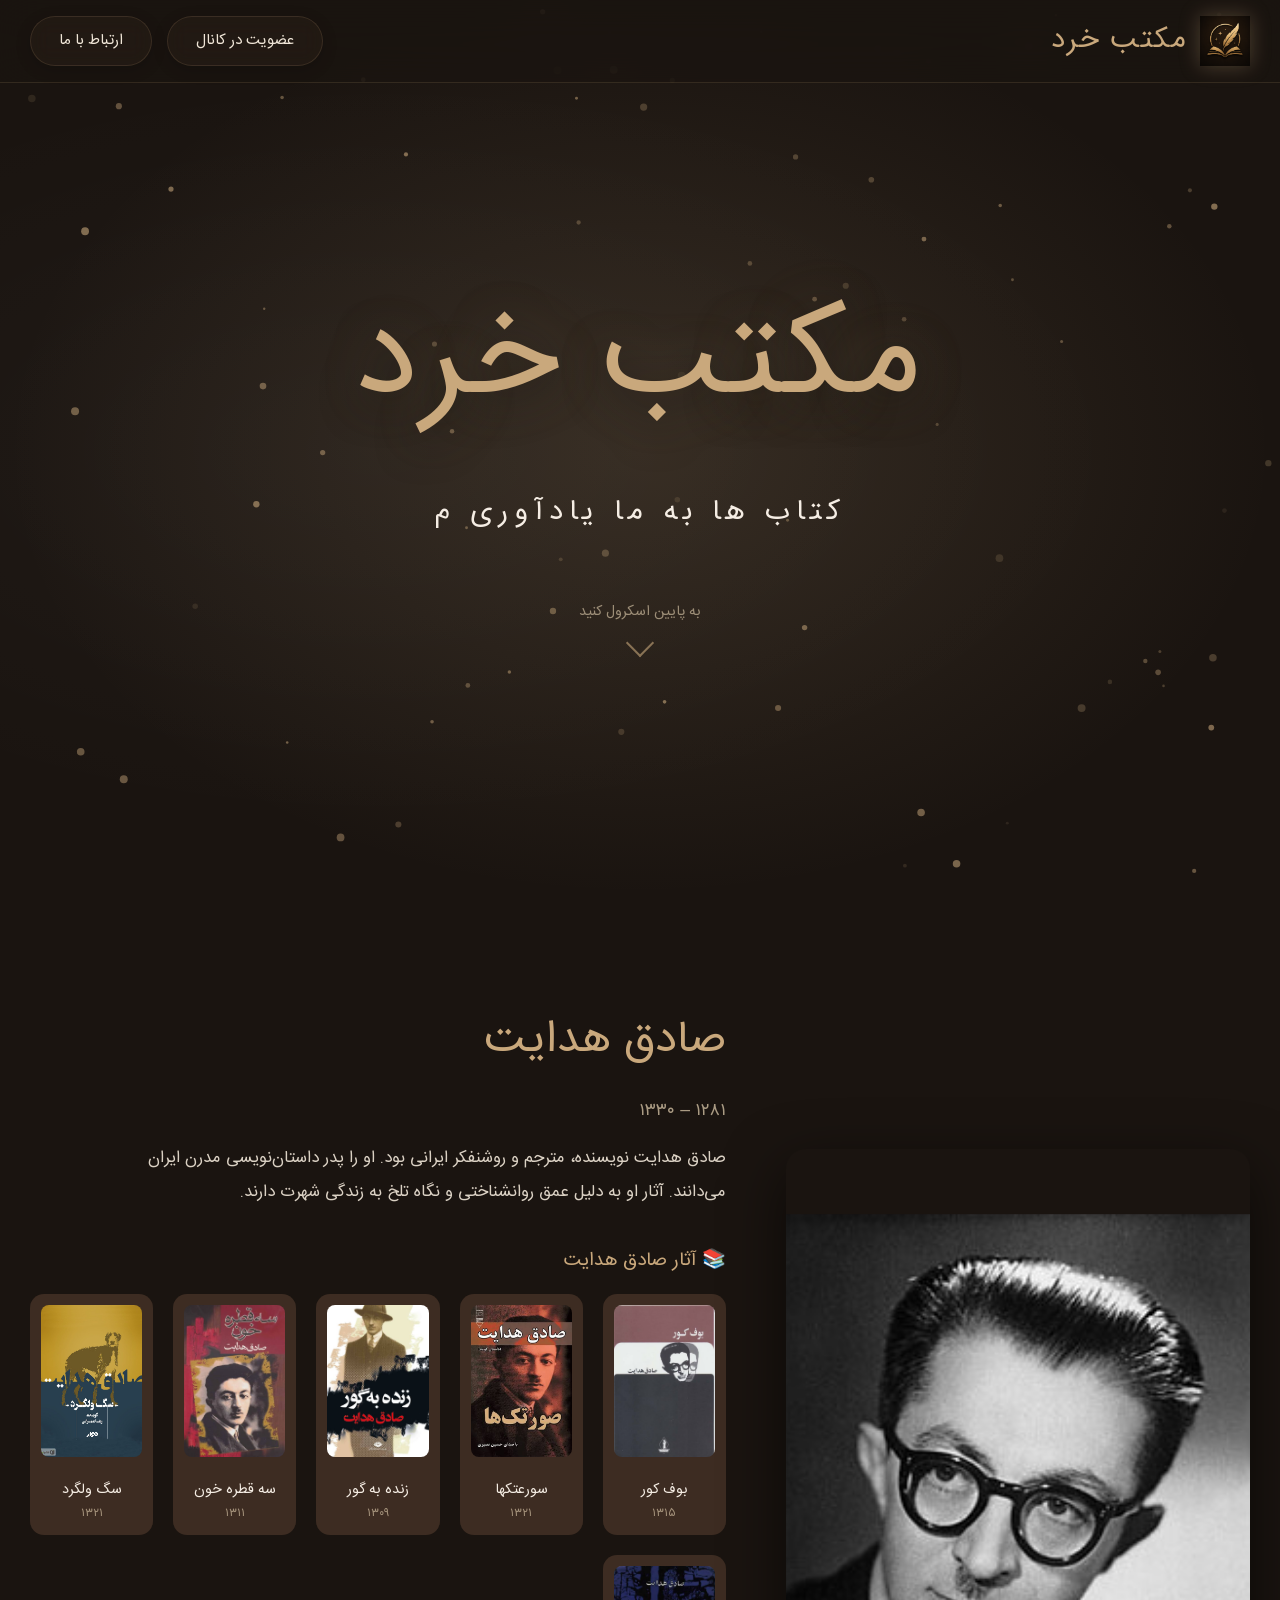
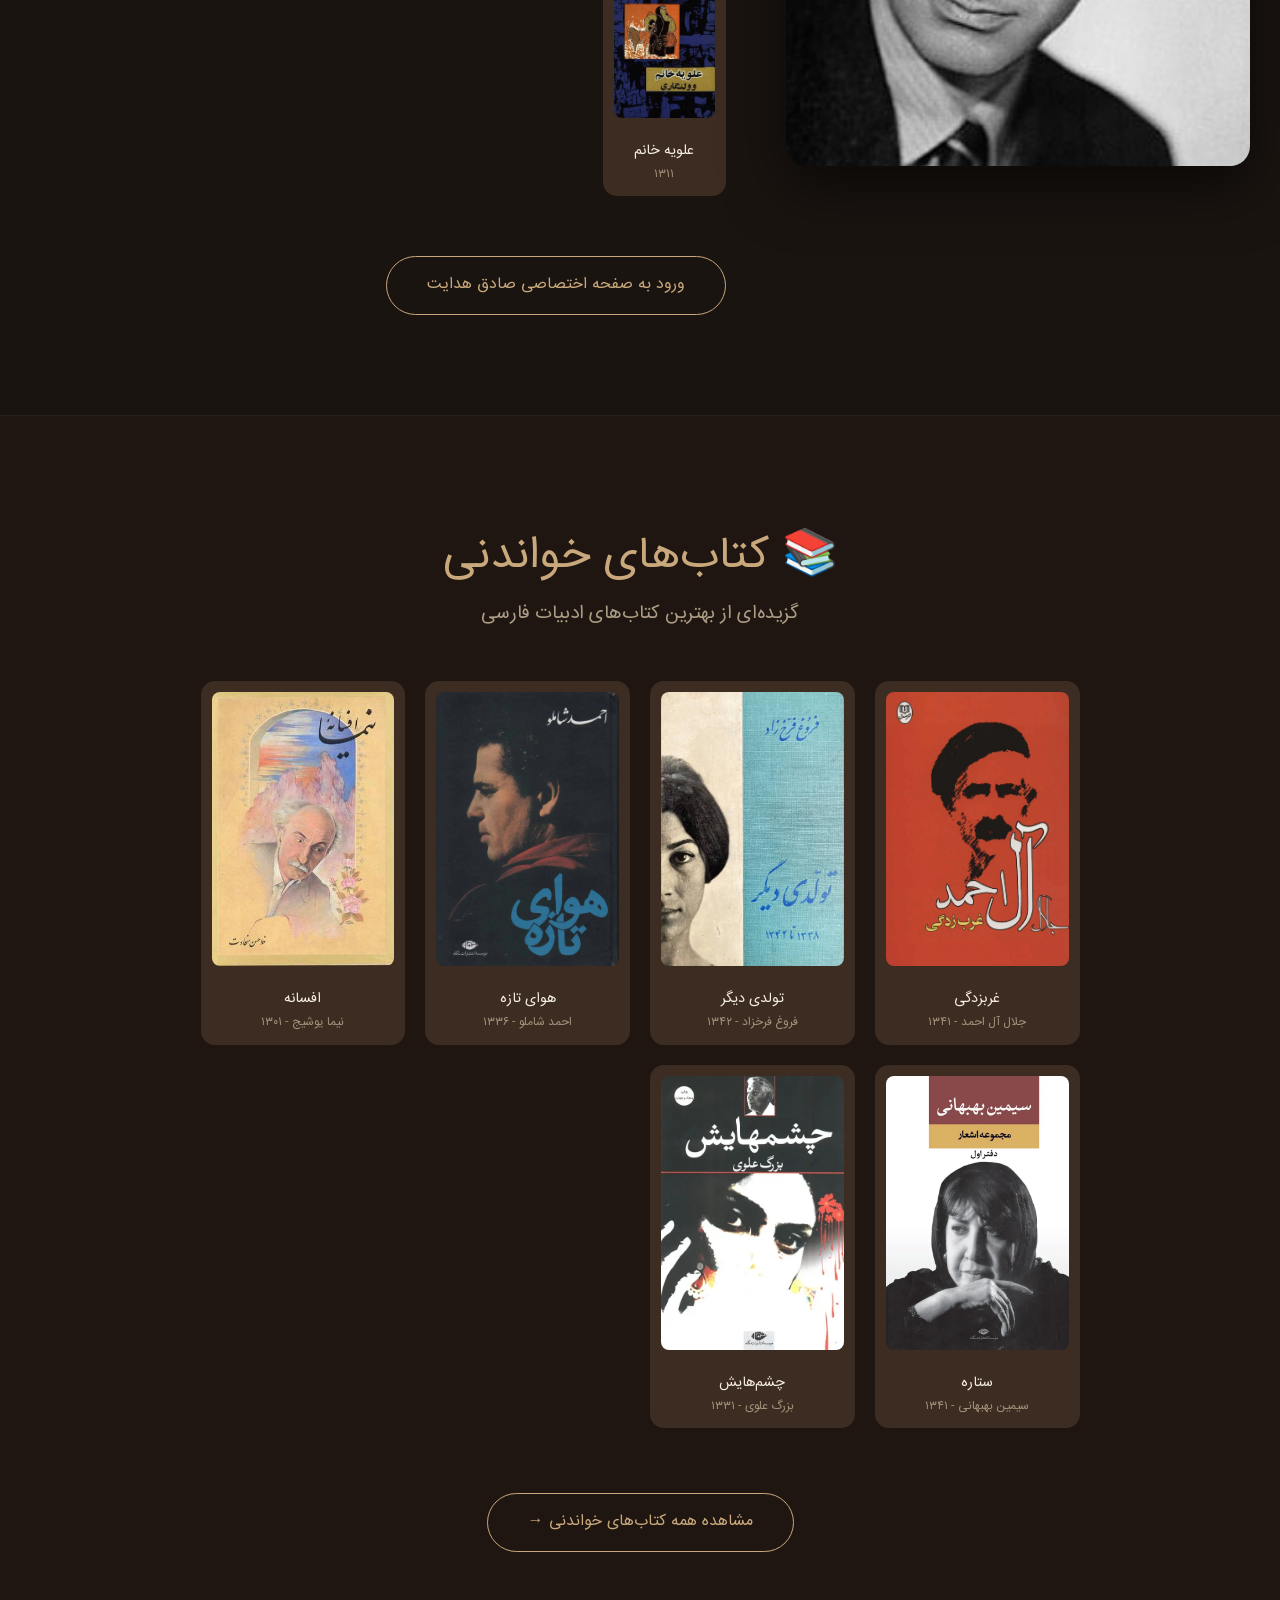
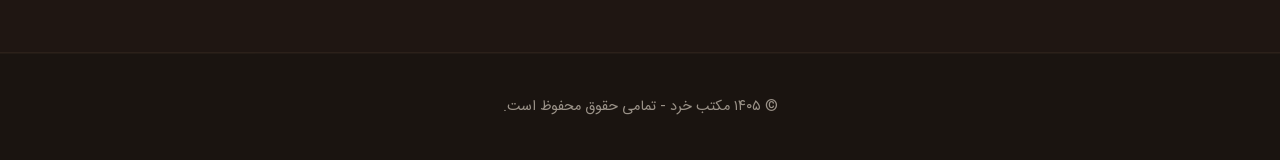
==== commit 128b61c0: "Update index.html" ====
--- a/index.html
+++ b/index.html
@@ -34,7 +34,7 @@
         </div>
         <div class="hero-content container">
             <h1 class="hero-title">مکتب خرد</h1>
-            <p class="hero-subtitle">ساخته شده توسط مازیار</p>
+            <p class="hero-subtitle">کتاب ها به ما یادآوری می‌کنند ، که آرزوهایمان پیش از ما زیسته اند و پس از ما نیز خواهند زیست</p>
             <div class="hero-scroll-indicator">
                 <span>به پایین اسکرول کنید</span>
                 <div class="scroll-arrow"></div>
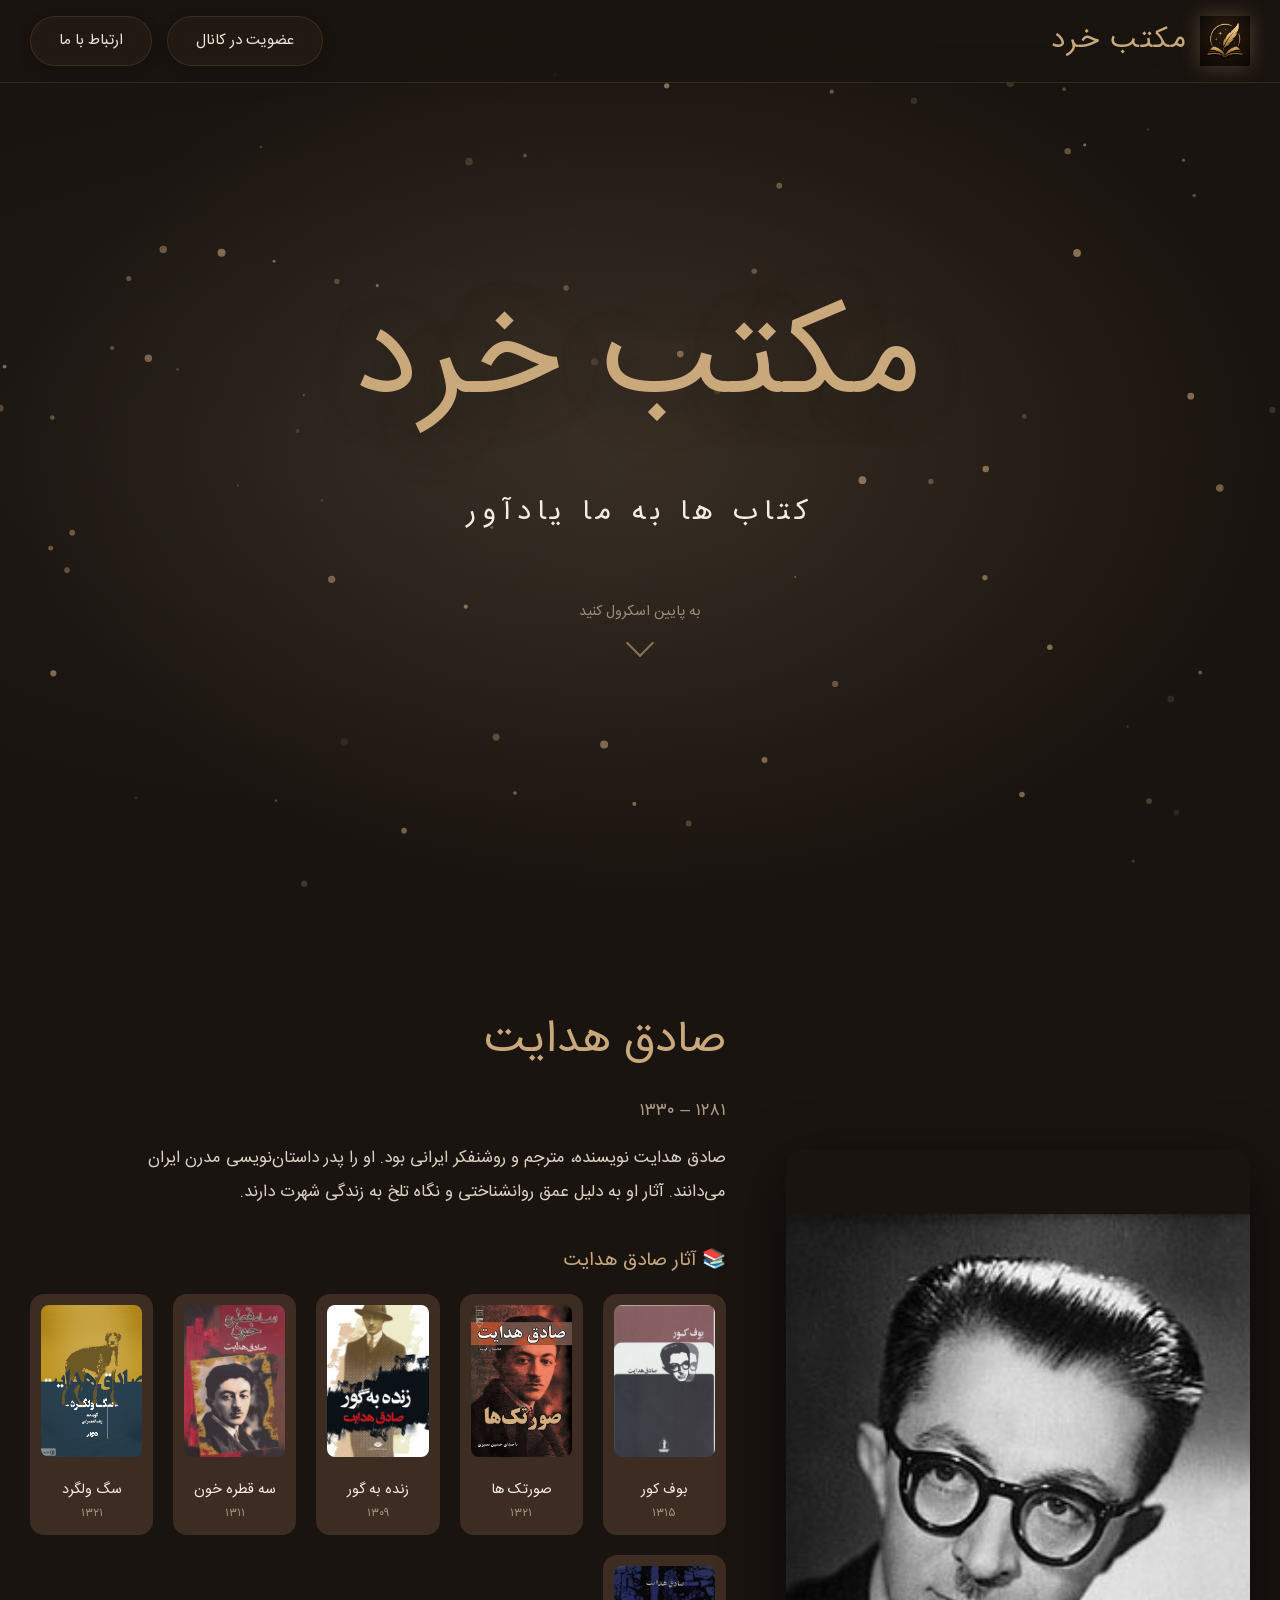
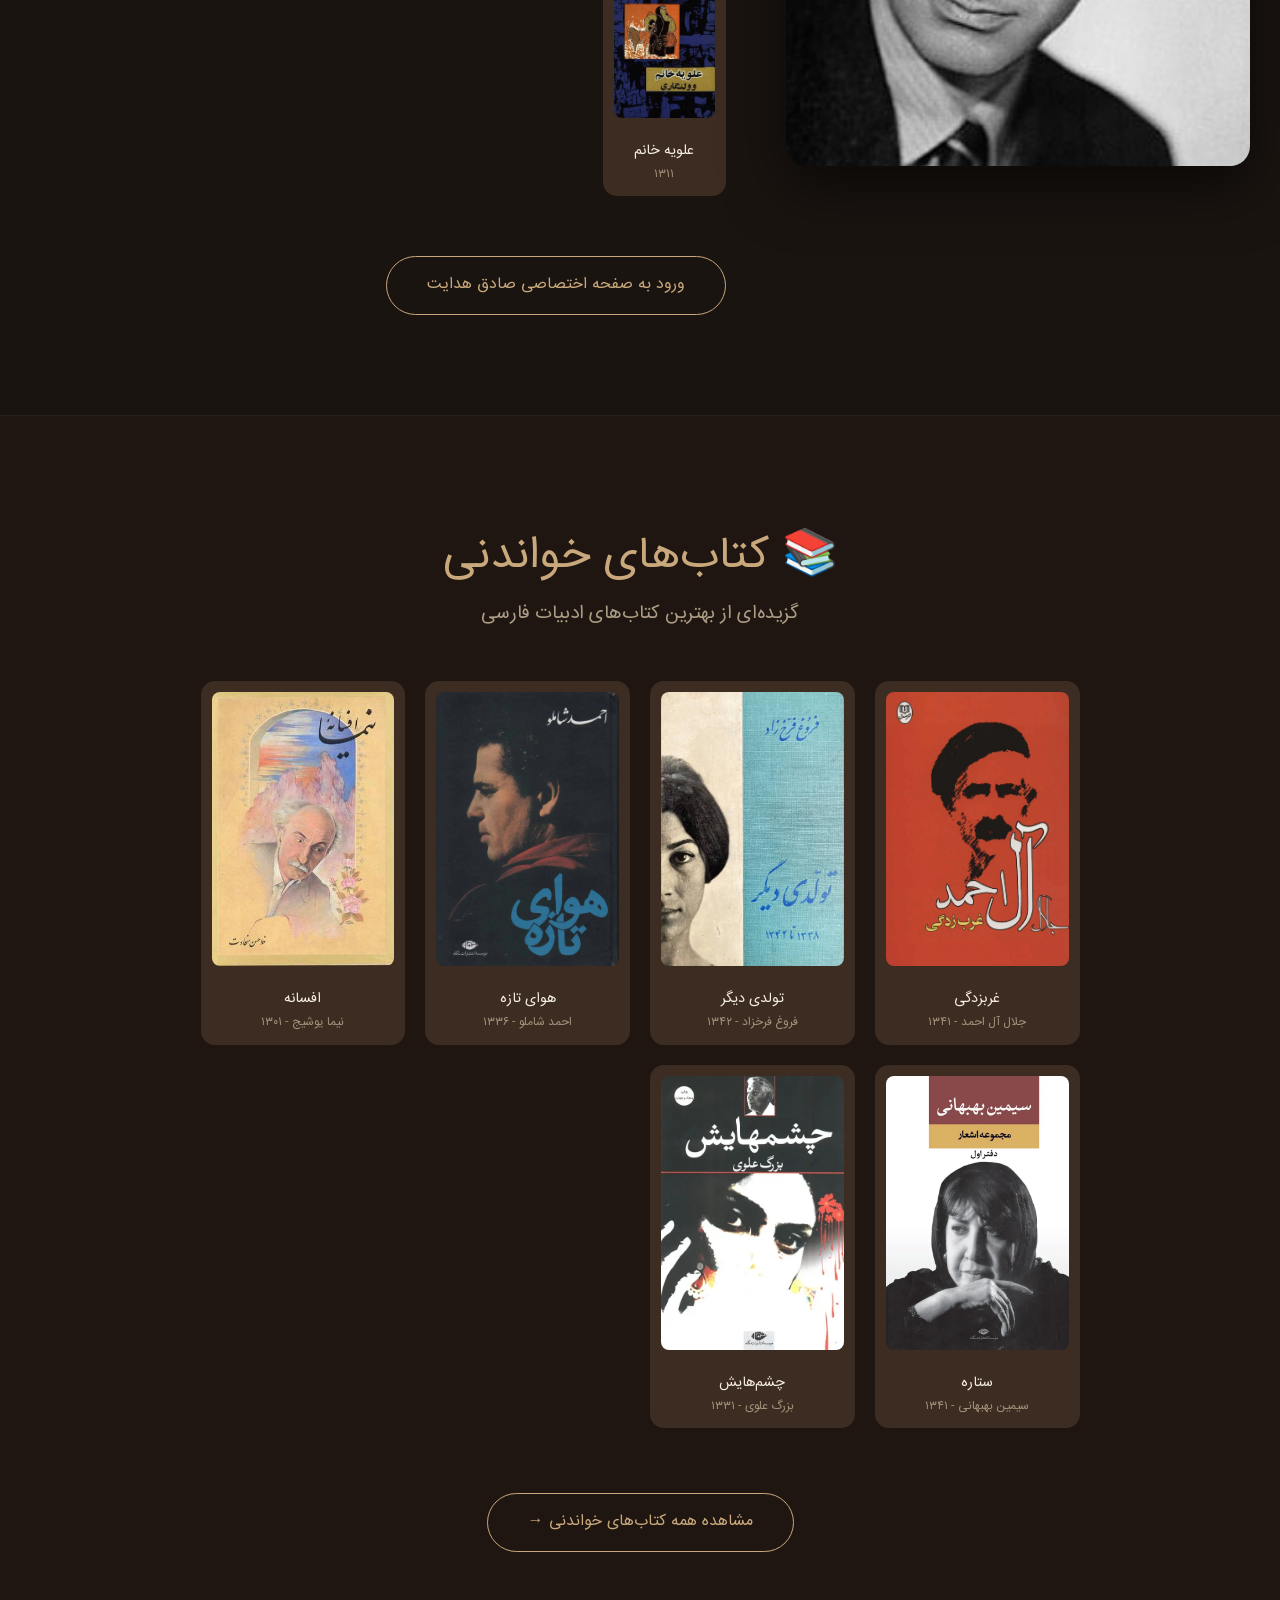
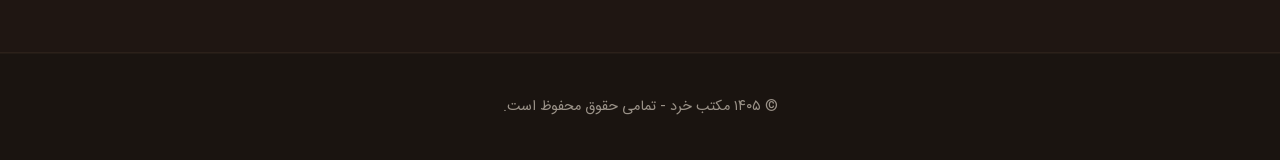
==== commit 9bec0927: "Update index.html" ====
--- a/index.html
+++ b/index.html
@@ -67,10 +67,10 @@
                                 <p class="book-title">بوف کور</p>
                                 <p class="book-year">۱۳۱۵</p>
                             </div>
-                            <!-- سورعتکها -->
+                            <!-- صورتک ها -->
                             <div class="book-card" data-book="sooratakha">
-                                <img src="images/books/sooratakha.jpg" alt="سورعتکها" loading="lazy" />
-                                <p class="book-title">سورعتکها</p>
+                                <img src="images/books/sooratakha.jpg" alt="صورتک ها" loading="lazy" />
+                                <p class="book-title">صورتک ها</p>
                                 <p class="book-year">۱۳۲۱</p>
                             </div>
                             <!-- زنده به گور -->
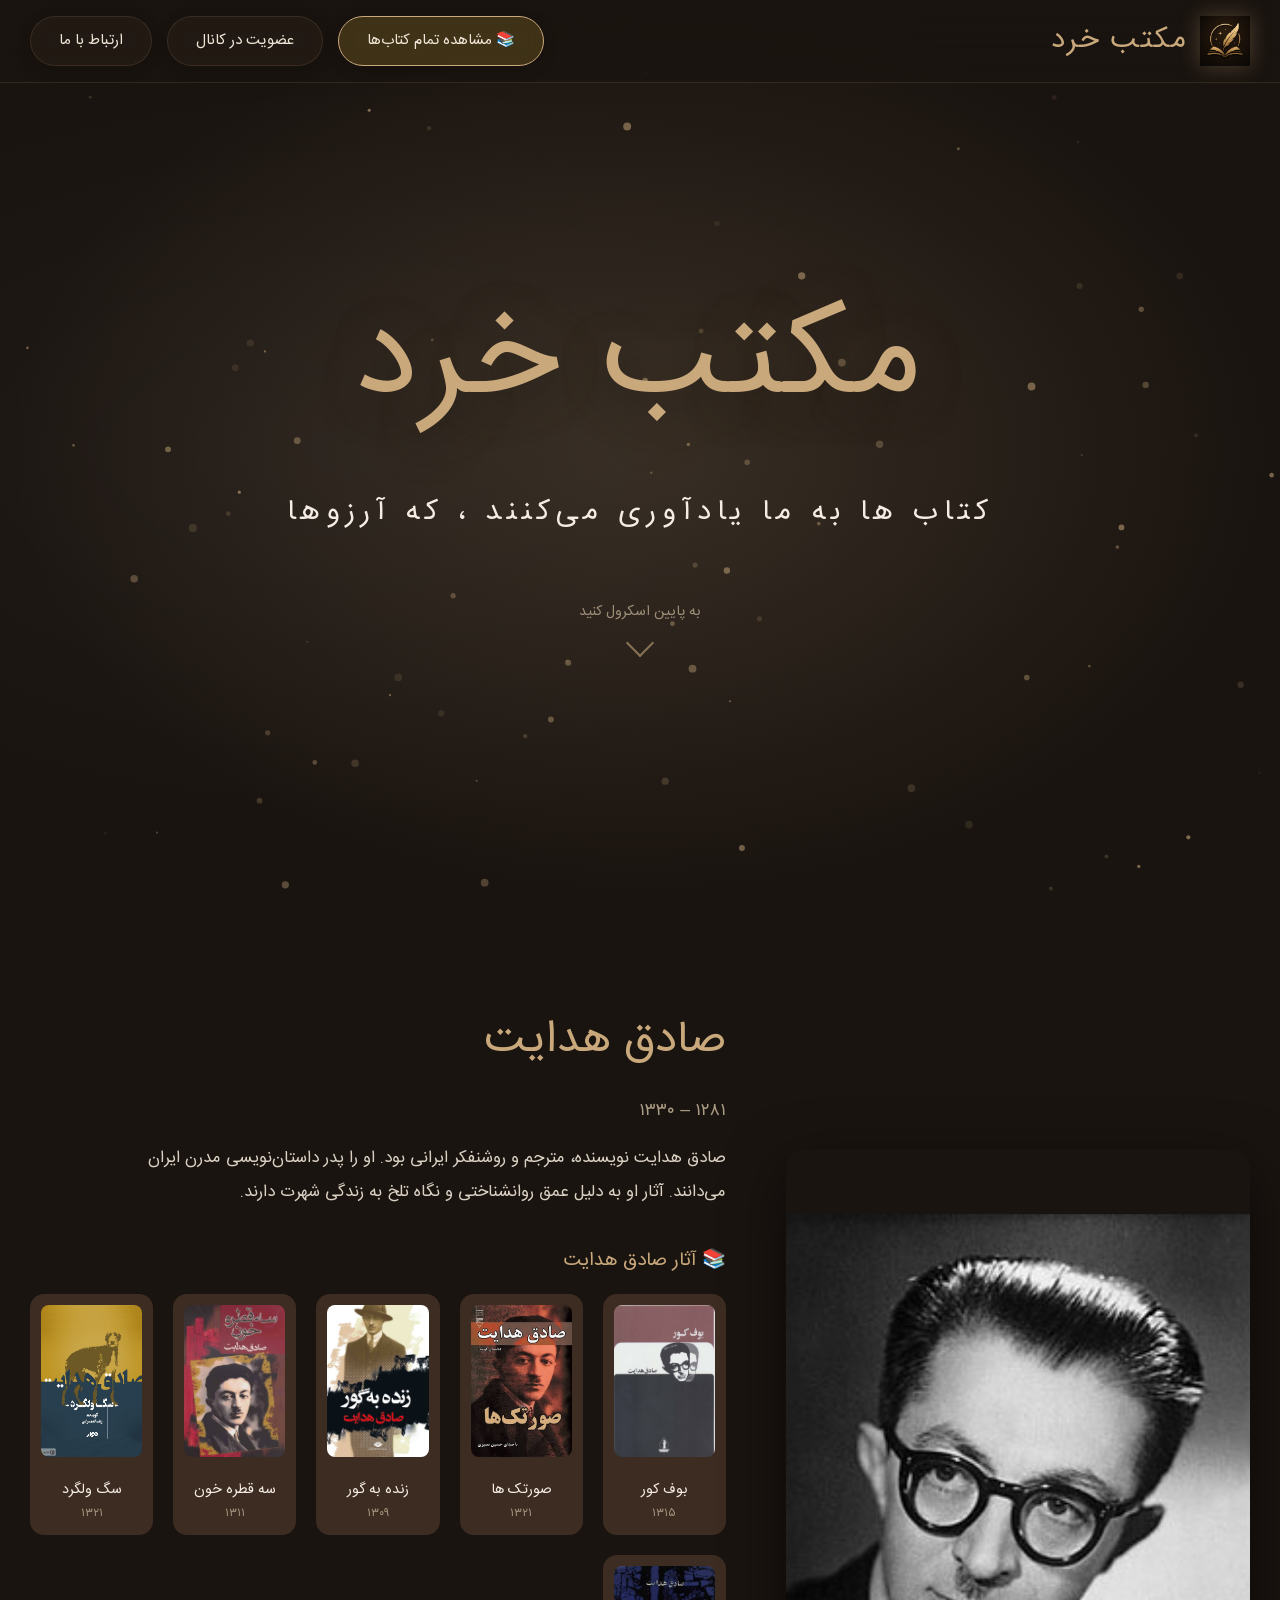
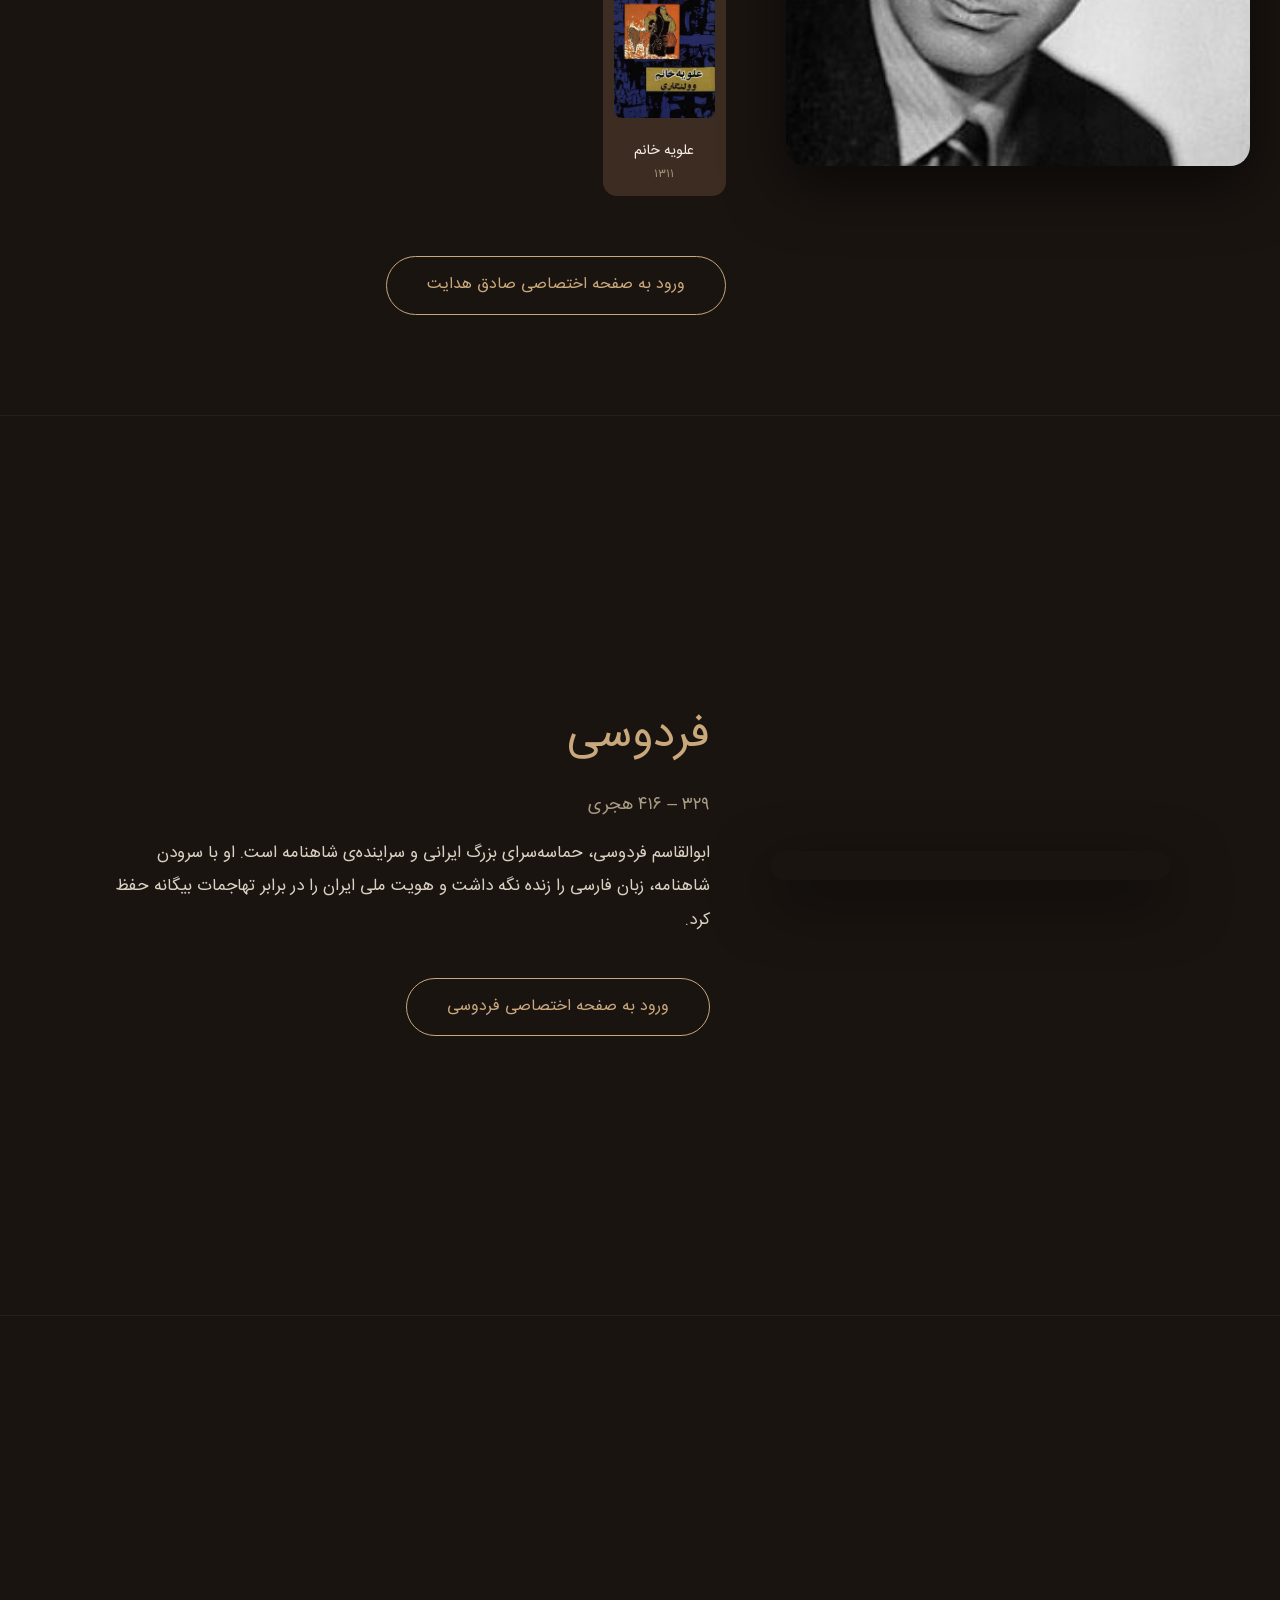
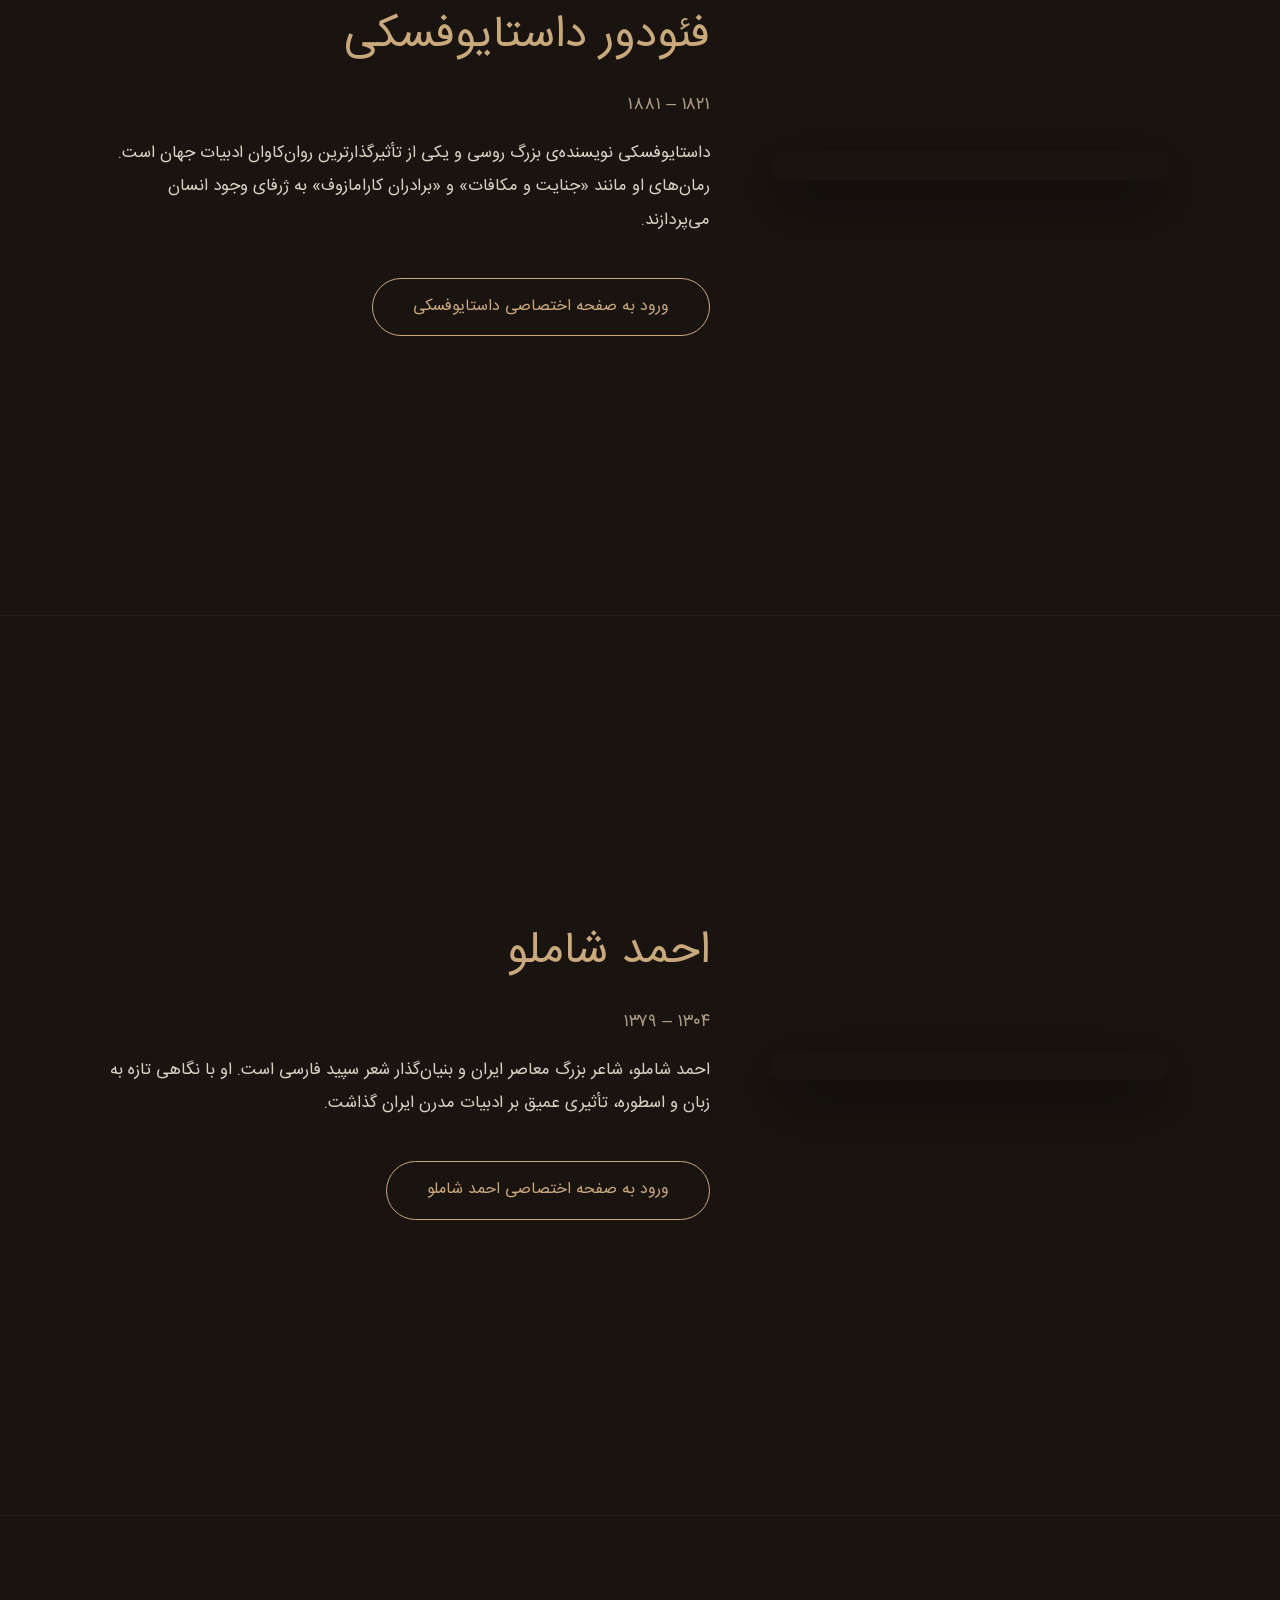
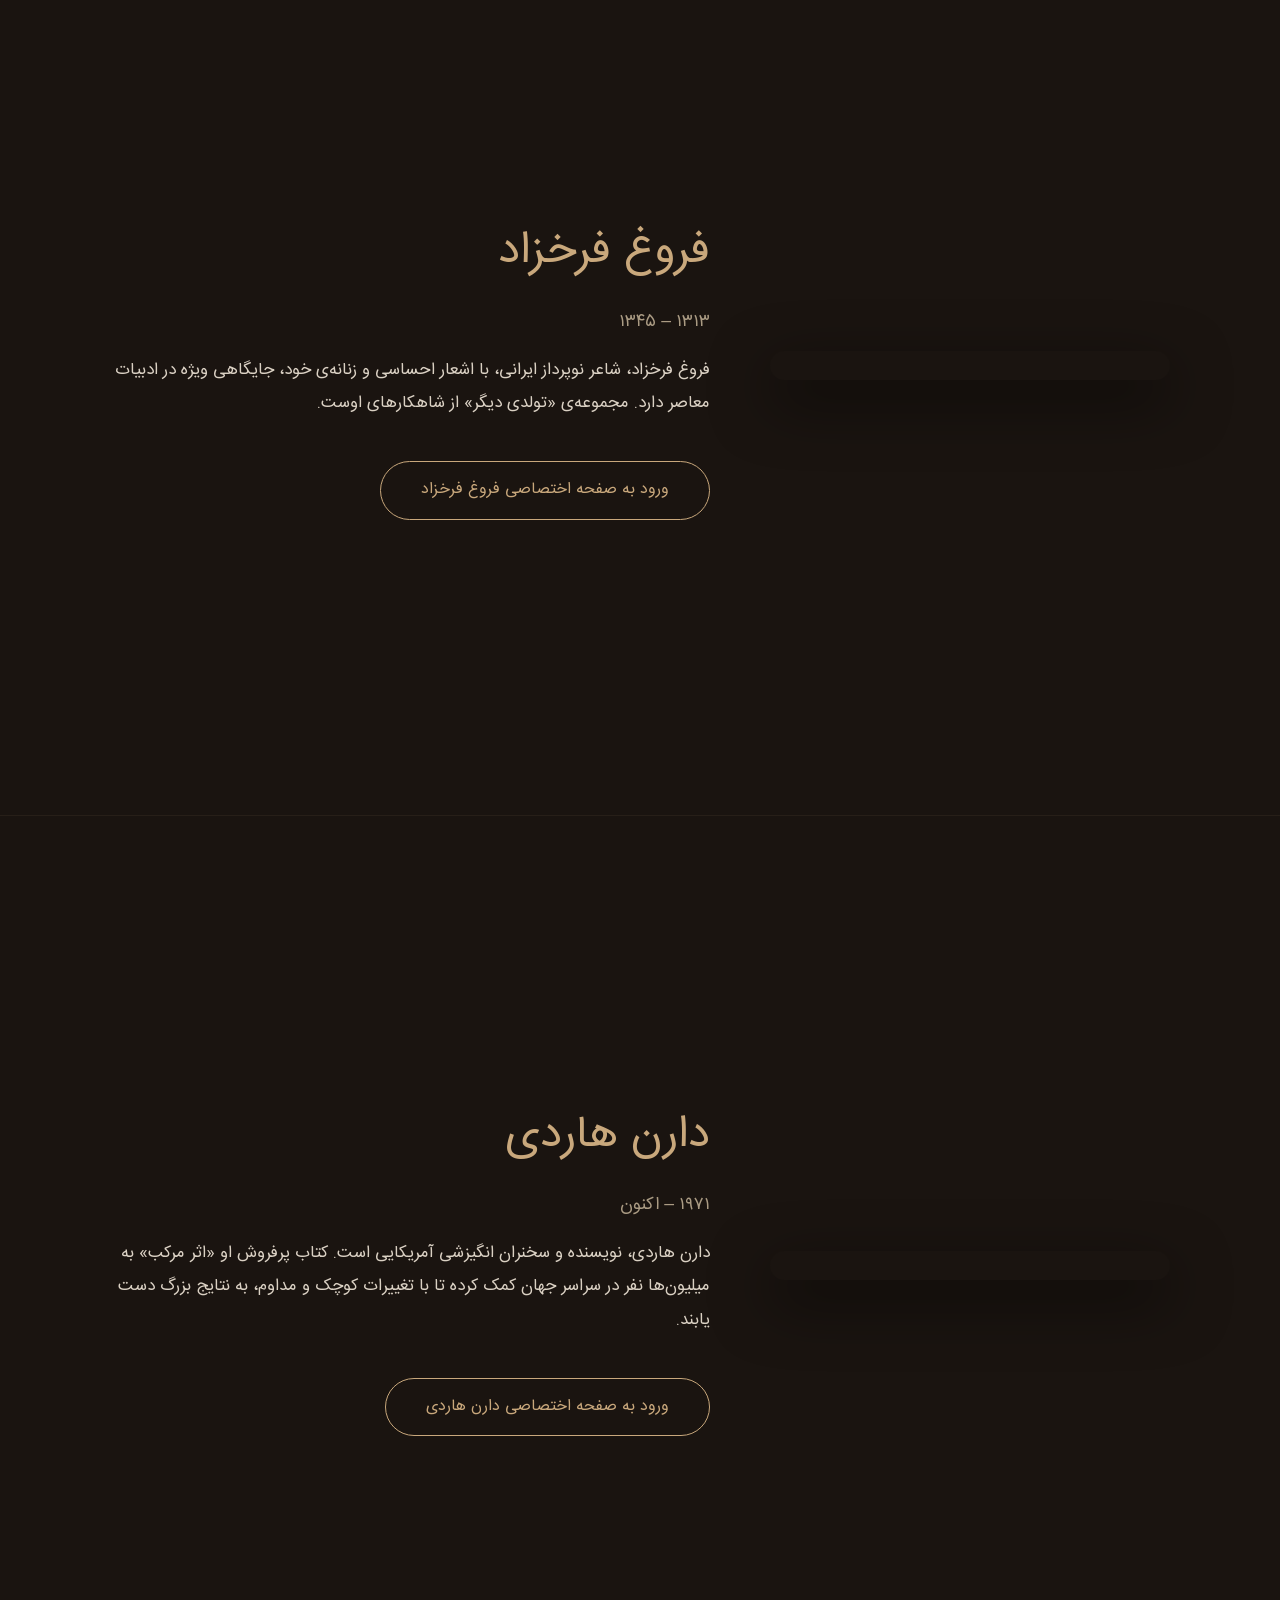
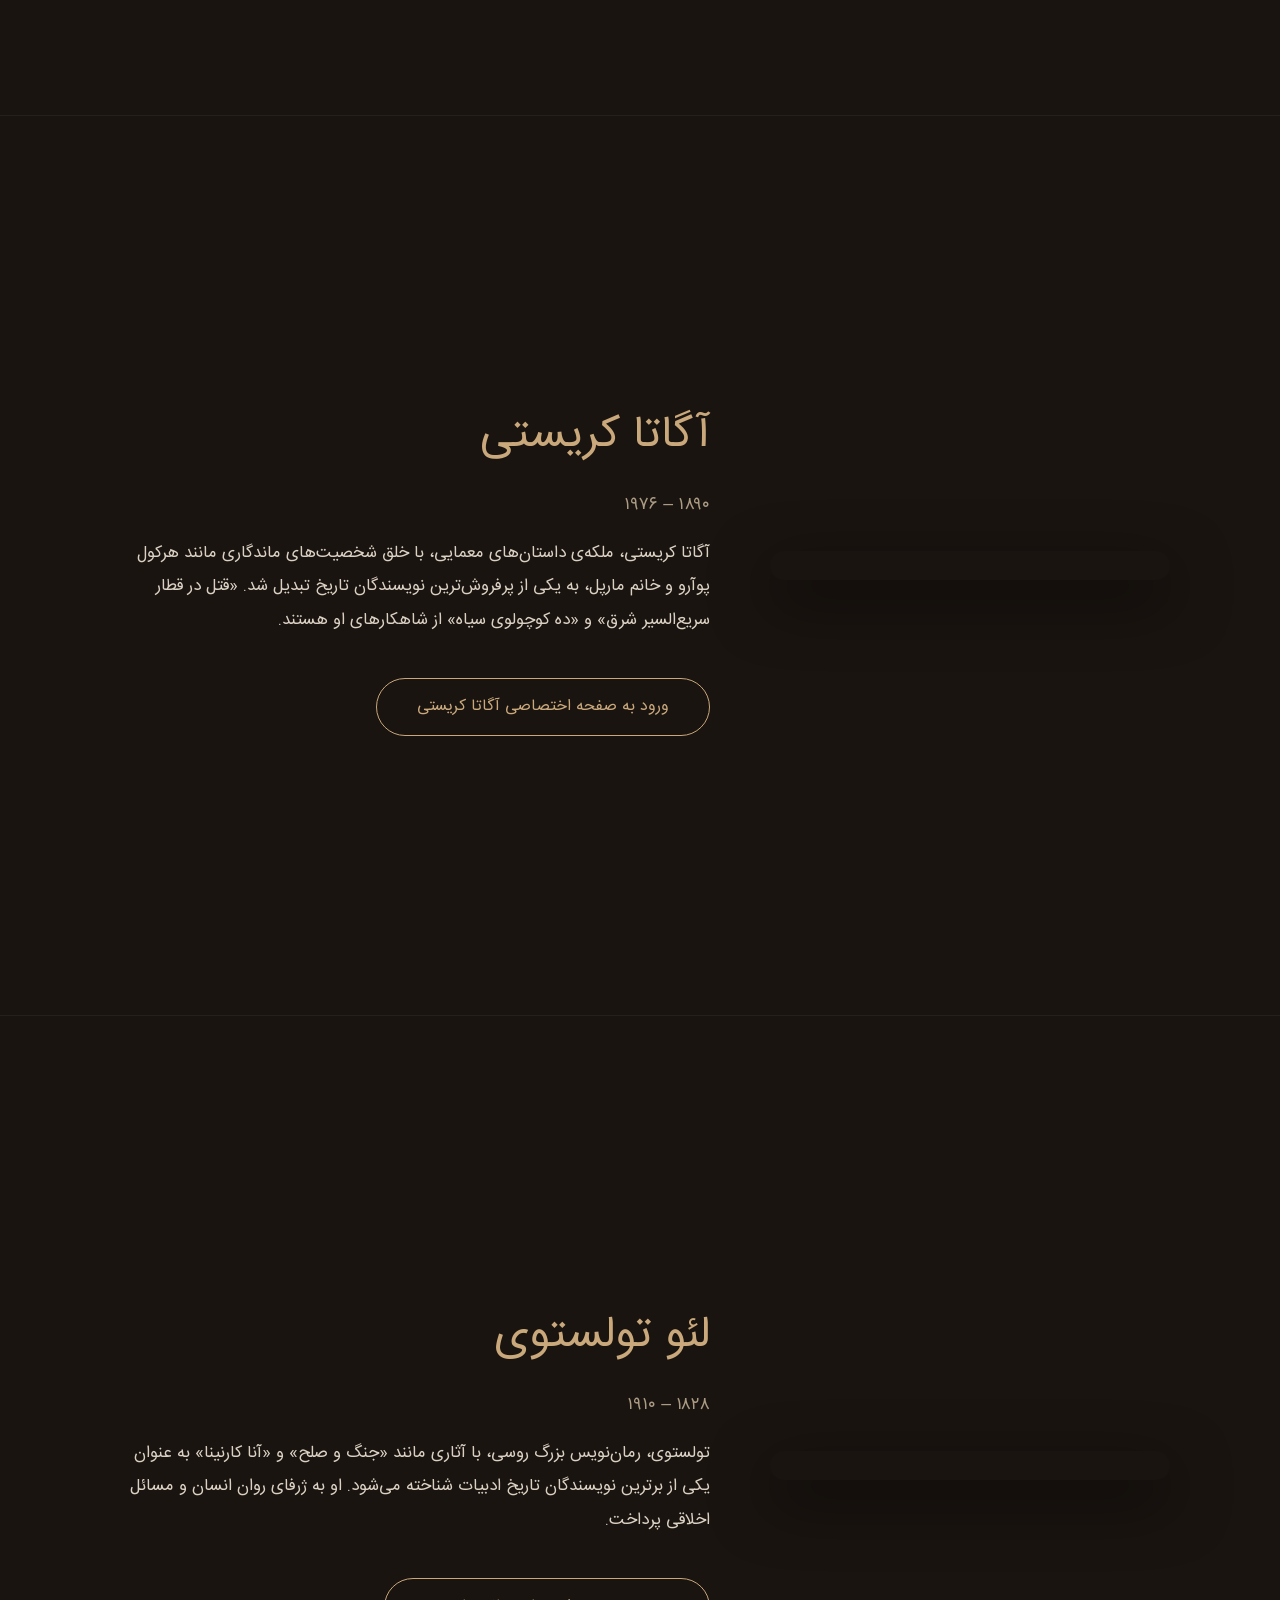
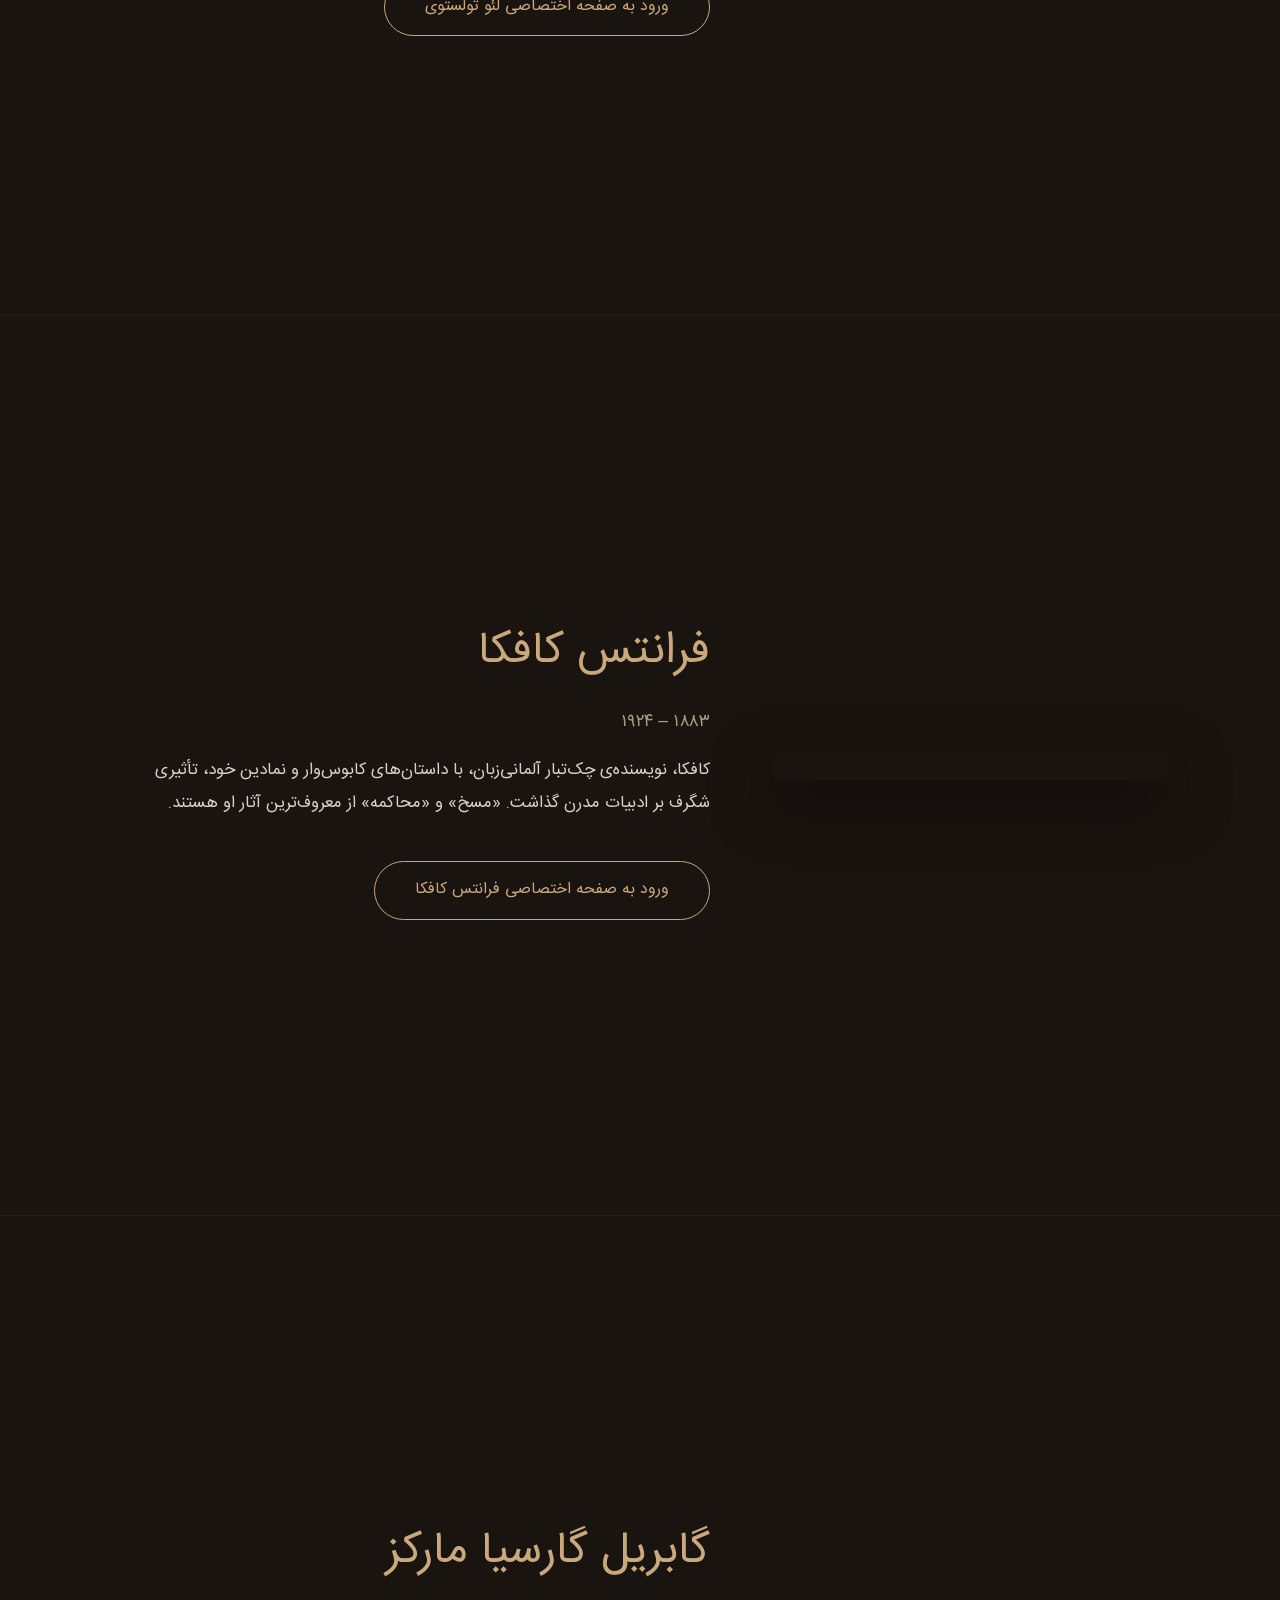
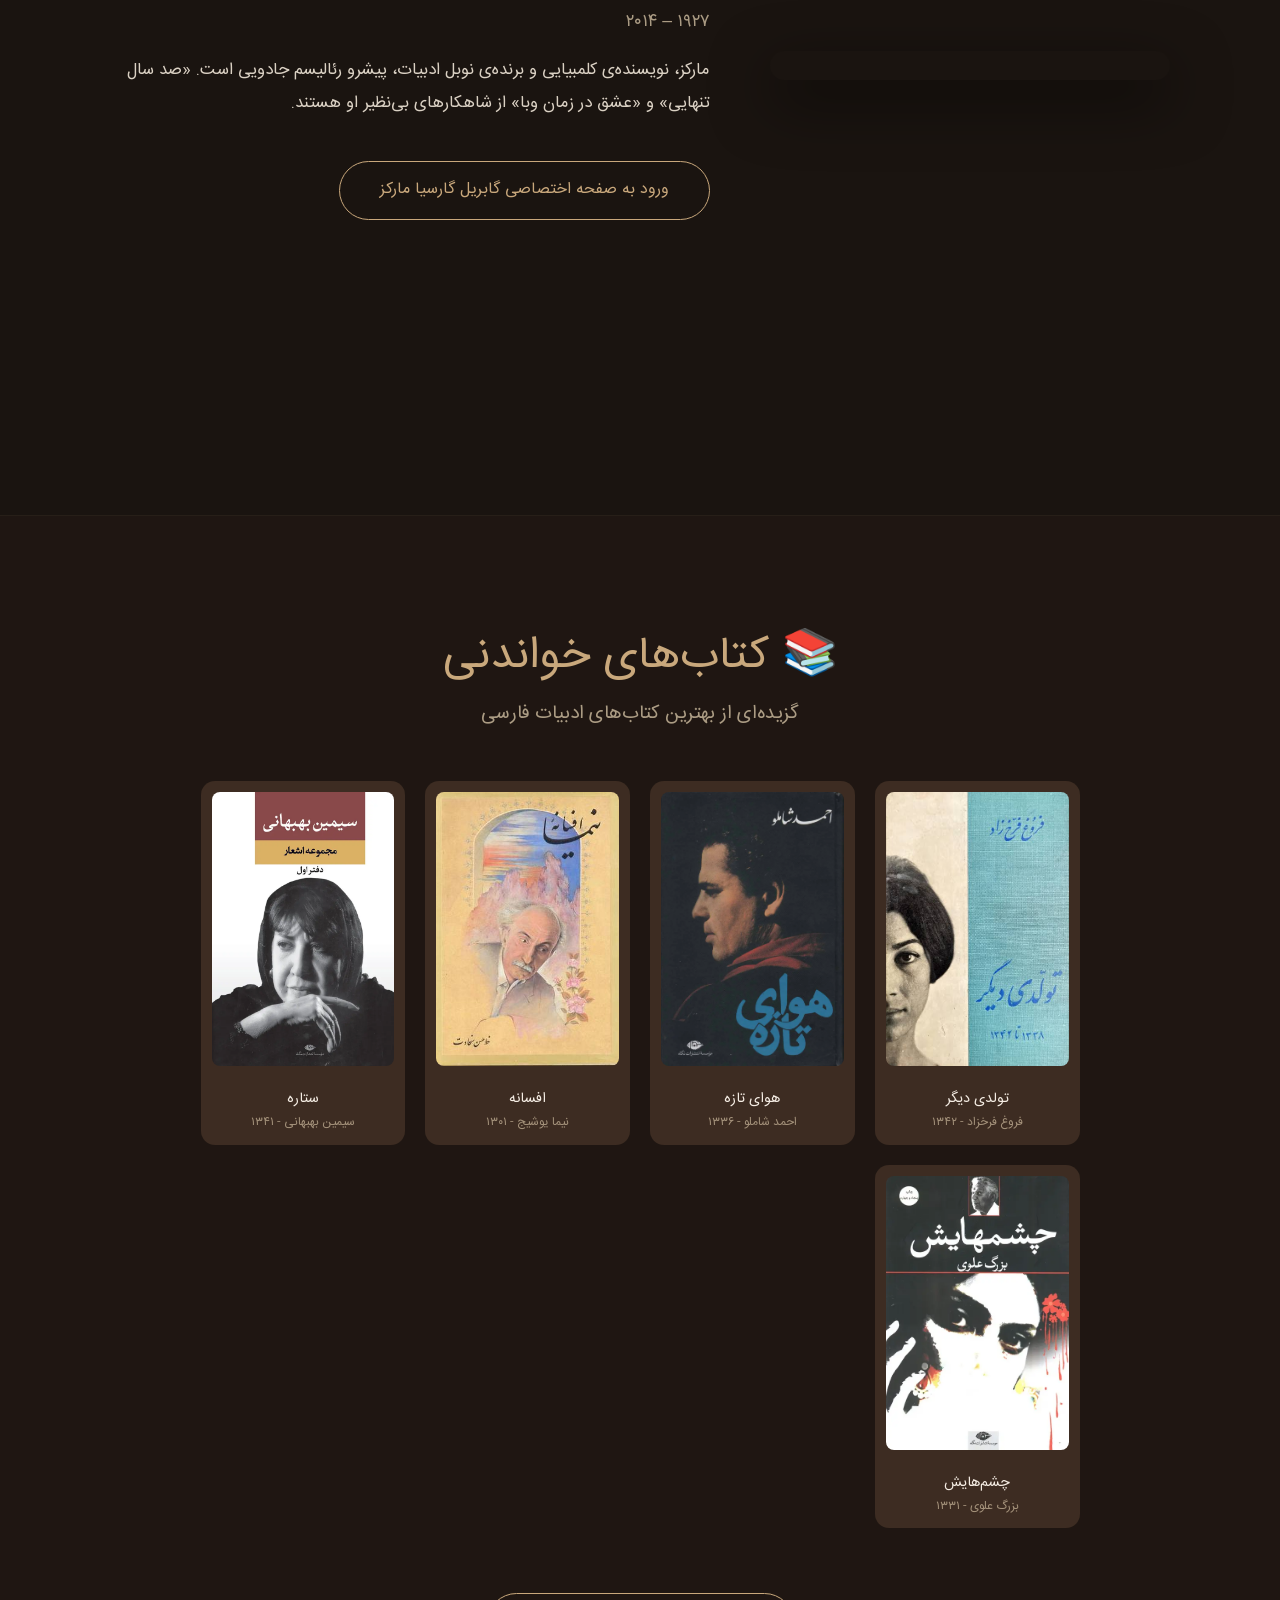
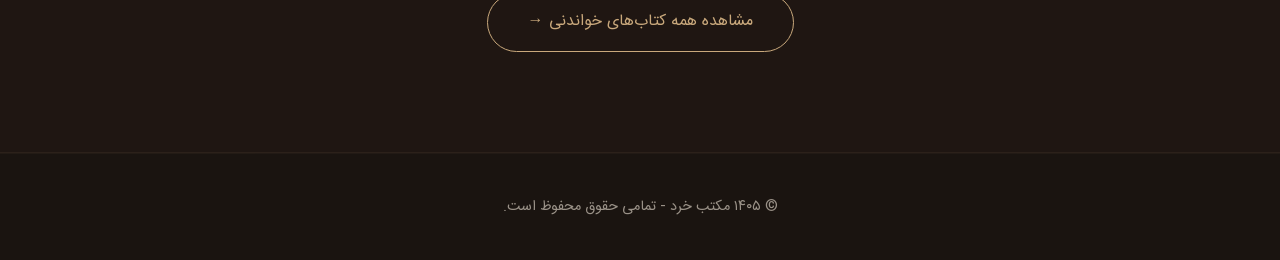
==== commit 750184d6: "Update index.html" ====
--- a/index.html
+++ b/index.html
@@ -18,6 +18,7 @@
                 <span class="logo-text">مکتب خرد</span>
             </div>
             <div class="header-buttons">
+                <a href="book.html" class="btn-glass" style="background: rgba(212, 175, 55, 0.2); border-color: var(--color-gold);">📚 مشاهده تمام کتاب‌ها</a>
                 <a href="https://t.me/Maktabe_Kherad" target="_blank" class="btn-glass">عضویت در کانال</a>
                 <a href="https://t.me/Maziar_Meidani" target="_blank" class="btn-glass">ارتباط با ما</a>
             </div>
@@ -104,7 +105,170 @@
             </div>
         </section>
 
-        <!-- ===== بخش ۲: کتاب‌های خواندنی (سایر نویسندگان) ===== -->
+        <!-- ===== بخش ۲: فردوسی ===== -->
+        <section class="writer-section" data-writer="ferdowsi">
+            <div class="container writer-container">
+                <div class="writer-image">
+                    <img src="images/writers/ferdowsi.jpg" alt="فردوسی" loading="lazy" />
+                </div>
+                <div class="writer-info">
+                    <h2 class="writer-name">فردوسی</h2>
+                    <p class="writer-dates">۳۲۹ – ۴۱۶ هجری</p>
+                    <p class="writer-bio">
+                        ابوالقاسم فردوسی، حماسه‌سرای بزرگ ایرانی و سراینده‌ی شاهنامه است. او با سرودن شاهنامه،
+                        زبان فارسی را زنده نگه داشت و هویت ملی ایران را در برابر تهاجمات بیگانه حفظ کرد.
+                    </p>
+                    <a href="ferdowsi.html" class="btn-writer-page">ورود به صفحه اختصاصی فردوسی</a>
+                </div>
+            </div>
+        </section>
+
+        <!-- ===== بخش ۳: داستایوفسکی ===== -->
+        <section class="writer-section" data-writer="dostoyevski">
+            <div class="container writer-container">
+                <div class="writer-image">
+                    <img src="images/writers/dostoyevski.jpg" alt="داستایوفسکی" loading="lazy" />
+                </div>
+                <div class="writer-info">
+                    <h2 class="writer-name">فئودور داستایوفسکی</h2>
+                    <p class="writer-dates">۱۸۲۱ – ۱۸۸۱</p>
+                    <p class="writer-bio">
+                        داستایوفسکی نویسنده‌ی بزرگ روسی و یکی از تأثیرگذارترین روان‌کاوان ادبیات جهان است.
+                        رمان‌های او مانند «جنایت و مکافات» و «برادران کارامازوف» به ژرفای وجود انسان می‌پردازند.
+                    </p>
+                    <a href="dostoyevski.html" class="btn-writer-page">ورود به صفحه اختصاصی داستایوفسکی</a>
+                </div>
+            </div>
+        </section>
+
+        <!-- ===== بخش ۴: احمد شاملو (فارسی) ===== -->
+        <section class="writer-section" data-writer="shamloo">
+            <div class="container writer-container">
+                <div class="writer-image">
+                    <img src="images/writers/shamloo.jpg" alt="احمد شاملو" loading="lazy" />
+                </div>
+                <div class="writer-info">
+                    <h2 class="writer-name">احمد شاملو</h2>
+                    <p class="writer-dates">۱۳۰۴ – ۱۳۷۹</p>
+                    <p class="writer-bio">
+                        احمد شاملو، شاعر بزرگ معاصر ایران و بنیان‌گذار شعر سپید فارسی است.
+                        او با نگاهی تازه به زبان و اسطوره، تأثیری عمیق بر ادبیات مدرن ایران گذاشت.
+                    </p>
+                    <a href="shamloo.html" class="btn-writer-page">ورود به صفحه اختصاصی احمد شاملو</a>
+                </div>
+            </div>
+        </section>
+
+        <!-- ===== بخش ۵: فروغ فرخزاد (فارسی) ===== -->
+        <section class="writer-section" data-writer="forough">
+            <div class="container writer-container">
+                <div class="writer-image">
+                    <img src="images/writers/forough.jpg" alt="فروغ فرخزاد" loading="lazy" />
+                </div>
+                <div class="writer-info">
+                    <h2 class="writer-name">فروغ فرخزاد</h2>
+                    <p class="writer-dates">۱۳۱۳ – ۱۳۴۵</p>
+                    <p class="writer-bio">
+                        فروغ فرخزاد، شاعر نوپرداز ایرانی، با اشعار احساسی و زنانه‌ی خود، جایگاهی ویژه در ادبیات
+                        معاصر دارد. مجموعه‌ی «تولدی دیگر» از شاهکارهای اوست.
+                    </p>
+                    <a href="forough.html" class="btn-writer-page">ورود به صفحه اختصاصی فروغ فرخزاد</a>
+                </div>
+            </div>
+        </section>
+
+        <!-- ===== بخش ۶: دارن هاردی (خارجی) ===== -->
+        <section class="writer-section" data-writer="darren-hardy">
+            <div class="container writer-container">
+                <div class="writer-image">
+                    <img src="images/writers/darren-hardy.jpg" alt="دارن هاردی" loading="lazy" />
+                </div>
+                <div class="writer-info">
+                    <h2 class="writer-name">دارن هاردی</h2>
+                    <p class="writer-dates">۱۹۷۱ – اکنون</p>
+                    <p class="writer-bio">
+                        دارن هاردی، نویسنده و سخنران انگیزشی آمریکایی است. کتاب پرفروش او «اثر مرکب» به میلیون‌ها
+                        نفر در سراسر جهان کمک کرده تا با تغییرات کوچک و مداوم، به نتایج بزرگ دست یابند.
+                    </p>
+                    <a href="darren-hardy.html" class="btn-writer-page">ورود به صفحه اختصاصی دارن هاردی</a>
+                </div>
+            </div>
+        </section>
+
+        <!-- ===== بخش ۷: آگاتا کریستی (خارجی) ===== -->
+        <section class="writer-section" data-writer="agatha-christie">
+            <div class="container writer-container">
+                <div class="writer-image">
+                    <img src="images/writers/agatha-christie.jpg" alt="آگاتا کریستی" loading="lazy" />
+                </div>
+                <div class="writer-info">
+                    <h2 class="writer-name">آگاتا کریستی</h2>
+                    <p class="writer-dates">۱۸۹۰ – ۱۹۷۶</p>
+                    <p class="writer-bio">
+                        آگاتا کریستی، ملکه‌ی داستان‌های معمایی، با خلق شخصیت‌های ماندگاری مانند هرکول پوآرو و
+                        خانم مارپل، به یکی از پرفروش‌ترین نویسندگان تاریخ تبدیل شد. «قتل در قطار سریع‌السیر شرق»
+                        و «ده کوچولوی سیاه» از شاهکارهای او هستند.
+                    </p>
+                    <a href="agatha-christie.html" class="btn-writer-page">ورود به صفحه اختصاصی آگاتا کریستی</a>
+                </div>
+            </div>
+        </section>
+
+        <!-- ===== بخش ۸: لئو تولستوی (خارجی) ===== -->
+        <section class="writer-section" data-writer="tolstoy">
+            <div class="container writer-container">
+                <div class="writer-image">
+                    <img src="images/writers/tolstoy.jpg" alt="لئو تولستوی" loading="lazy" />
+                </div>
+                <div class="writer-info">
+                    <h2 class="writer-name">لئو تولستوی</h2>
+                    <p class="writer-dates">۱۸۲۸ – ۱۹۱۰</p>
+                    <p class="writer-bio">
+                        تولستوی، رمان‌نویس بزرگ روسی، با آثاری مانند «جنگ و صلح» و «آنا کارنینا» به عنوان یکی از
+                        برترین نویسندگان تاریخ ادبیات شناخته می‌شود. او به ژرفای روان انسان و مسائل اخلاقی پرداخت.
+                    </p>
+                    <a href="tolstoy.html" class="btn-writer-page">ورود به صفحه اختصاصی لئو تولستوی</a>
+                </div>
+            </div>
+        </section>
+
+        <!-- ===== بخش ۹: فرانتس کافکا (خارجی) ===== -->
+        <section class="writer-section" data-writer="kafka">
+            <div class="container writer-container">
+                <div class="writer-image">
+                    <img src="images/writers/kafka.jpg" alt="فرانتس کافکا" loading="lazy" />
+                </div>
+                <div class="writer-info">
+                    <h2 class="writer-name">فرانتس کافکا</h2>
+                    <p class="writer-dates">۱۸۸۳ – ۱۹۲۴</p>
+                    <p class="writer-bio">
+                        کافکا، نویسنده‌ی چک‌تبار آلمانی‌زبان، با داستان‌های کابوس‌وار و نمادین خود، تأثیری شگرف بر
+                        ادبیات مدرن گذاشت. «مسخ» و «محاکمه» از معروف‌ترین آثار او هستند.
+                    </p>
+                    <a href="kafka.html" class="btn-writer-page">ورود به صفحه اختصاصی فرانتس کافکا</a>
+                </div>
+            </div>
+        </section>
+
+        <!-- ===== بخش ۱۰: گابریل گارسیا مارکز (خارجی) ===== -->
+        <section class="writer-section" data-writer="marquez">
+            <div class="container writer-container">
+                <div class="writer-image">
+                    <img src="images/writers/marquez.jpg" alt="گابریل گارسیا مارکز" loading="lazy" />
+                </div>
+                <div class="writer-info">
+                    <h2 class="writer-name">گابریل گارسیا مارکز</h2>
+                    <p class="writer-dates">۱۹۲۷ – ۲۰۱۴</p>
+                    <p class="writer-bio">
+                        مارکز، نویسنده‌ی کلمبیایی و برنده‌ی نوبل ادبیات، پیشرو رئالیسم جادویی است.
+                        «صد سال تنهایی» و «عشق در زمان وبا» از شاهکارهای بی‌نظیر او هستند.
+                    </p>
+                    <a href="marquez.html" class="btn-writer-page">ورود به صفحه اختصاصی گابریل گارسیا مارکز</a>
+                </div>
+            </div>
+        </section>
+
+        <!-- ===== بخش ۱۱: کتاب‌های خواندنی (سایر نویسندگان) ===== -->
         <section class="writer-section" data-writer="bookshelf" style="background: rgba(44,31,24,0.3);">
             <div class="container">
                 <div class="section-header" style="text-align:center; margin-bottom:50px;">
@@ -115,11 +279,6 @@
                 </div>
                 <div class="books-grid" style="grid-template-columns: repeat(auto-fill, minmax(180px, 1fr));">
                     <!-- کتاب‌های سایر نویسندگان -->
-                    <div class="book-card" data-book="gharbzadegi">
-                        <img src="images/books/gharbzadegi.jpg" alt="غربزدگی" loading="lazy" />
-                        <p class="book-title">غربزدگی</p>
-                        <p class="book-year">جلال آل احمد - ۱۳۴۱</p>
-                    </div>
                     <div class="book-card" data-book="tavalodi-digar">
                         <img src="images/books/tavalodi-digar.jpg" alt="تولدی دیگر" loading="lazy" />
                         <p class="book-title">تولدی دیگر</p>
@@ -145,7 +304,6 @@
                         <p class="book-title">چشم‌هایش</p>
                         <p class="book-year">بزرگ علوی - ۱۳۳۱</p>
                     </div>
-                    <!-- کتاب‌های بیشتر را می‌توانید اضافه کنید -->
                 </div>
                 <div style="text-align:center; margin-top:40px;">
                     <a href="book.html" class="btn-writer-page" style="align-self:center;">
